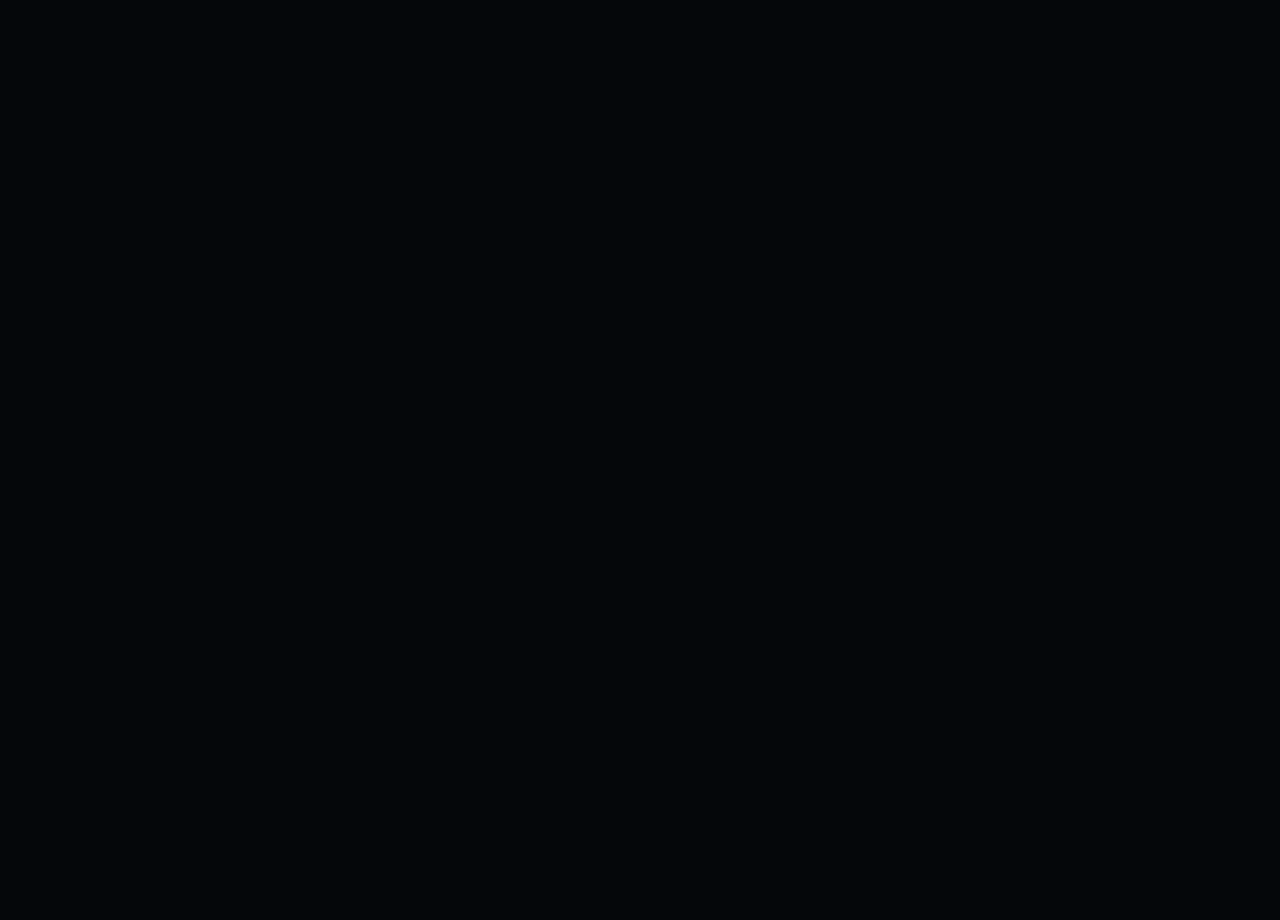
==== Proyecto Isa/index.html @ f73fa46f "Update and rename Index.html to index.html" ====
<!DOCTYPE html>
<html lang="es">
<head>
  <meta charset="UTF-8">
  <meta name="viewport" content="width=device-width, initial-scale=1.0">
  <title>Para Isa — Antes de tu examen</title>
  <link rel="stylesheet" href="styles.css">
</head>
<body>

  <!-- ==================== FONDO GALÁCTICO ==================== -->
  <canvas id="stars-canvas" aria-hidden="true"></canvas>

  <!-- ==================== SECCIÓN 1: PORTADA ==================== -->
  <section id="cover" class="section">
    <div class="cover-content">
      <div class="isa-artwork" aria-label="Ilustración personalizada de Isa">
        <!-- TU SVG PERSONALIZADO AQUÍ -->
<?xml version="1.0" encoding="utf-8"?>
<svg xmlns="http://www.w3.org/2000/svg" height="1442" preserveAspectRatio="xMidYMid meet" version="1.0" viewBox="0 0 810 1081.499972" width="1080" zoomAndPan="magnify">
  <defs>
    <filter height="100%" id="bc4ea34058" width="100%" x="0%" y="0%">
      <feColorMatrix color-interpolation-filters="sRGB" values="0 0 0 0 1 0 0 0 0 1 0 0 0 0 1 0 0 0 1 0"/>
    </filter>
    <filter height="100%" id="9708c2ee83" width="100%" x="0%" y="0%">
      <feColorMatrix color-interpolation-filters="sRGB" values="0 0 0 0 1 0 0 0 0 1 0 0 0 0 1 0.2126 0.7152 0.0722 0 0"/>
    </filter>
    <g/>
    <clipPath id="374166b615">
      <path clip-rule="nonzero" d="M 0.1875 0 L 809.8125 0 L 809.8125 1081 L 0.1875 1081 Z M 0.1875 0"/>
    </clipPath>
    <clipPath id="1be3604411">
      <path clip-rule="nonzero" d="M 0.1875 0.433594 L 809.8125 0.433594 L 809.8125 1080.683594 L 0.1875 1080.683594 Z M 0.1875 0.433594"/>
    </clipPath>
    <mask id="e0862a9881">
      <g filter="url(#bc4ea34058)">
        <g filter="url(#9708c2ee83)" transform="matrix(0.944769, 0, 0, 0.944388, 163.540936, 156.894774)">
          <image height="512" href="[data-uri]... Zf+AQCyDg+vSn2NB/Tl/vkQAKbhiT9pT0/b+s3dA/qKxMuzZ/ev/fDfkDy5RJ6c5I6/+sfVjnLbhsTjdgO63/74f8AWZMugYgnf/bHsCjvyCTrgJI5/+HIH/AGZNmtn4a/7ffB/2DzfbhKb9O4/9HIH/AGXZzyq9T+7/99515xgIISF0BpPb/45A/8AxLuTd3Sv/nHMKMn+ATHZjiy5T+fwLyK0DkjhRfpvJ/x4PQXwVSVQCp/F8C+ZUgMs36u1T638c9EkDCvdZfpaj/B1TyjwRQUNs1ZvVVCv//s4hQAAHZpZZfWfs/+xiaf1XYbblwj7X/b4X8yjBgtNU31vqj96cQlj1Ay/q/xyEs9KsOVV0umH9h6f8HIb9C5Nxu8YWVyhmHeoiKBRCw+lrz41b+L4L8SjG5t/lxK/3R+1OMB8wPW9T/oWPY31UtDl9Rb3bYwv93Q37F6GE+ENRCfzz7VQ7zFt28/i90uo0U8D21lx83OWruf/T+1CP7brOjpv5vfzxHbCyAANOXQKb+vx3yK8iAcSYHTfVH9a8kZrKa1f+97S0dCwJGVbeqpGNm/n9QfCiAgJxfJB8z8X/muXbiYwEErJuQdMjE/zdCfkUZPyDpkIn+t0iIBJCQ3ACY6O9o/0gQJJJXg0lu/zHsX10u5lYnHEn2P+yvLm2SVgRN1j/tkoEguCSJm1T/Z5zBw1912XFVwoEk/18N+RVmaH7CgST90fwrTaK80F8vEjsAie1/zqk2skIBBBxN2MU30f/XQn6lyY8YPyfqj7s/xUkQOFF/NP+KkyBwQvuff0ReJICCqk4X4z8m+D/FSlFACXKMewIl6I/qX3mMHQD4XzeMFje2/4N3yowEUHCxU/woUKP/cfenPm2ui/9k1B/NvwYYTG6o/9ucwss/9dk1JO6Dwf/jIL8GDI5/B2zQH9W/FsTf5Bn0R/dPC+JtHt/+55zBmn86EP8OON7/4yG/FuT3a/0/Xv9B0iMBJAxu/Tde/0jSiUBJ4oSG/hpioX+qfeKAQsTpH9flyz0jPxJAwdmOLf/G+f8pgkgABbmtN4Bx+idODQXK0trSx+nfniAQQEJrByBO/+TFQYCimOqP7r82tOrf2v/Pqs6iCAUQcKB383+t/o9Afm0oaFnirVV/VP8a0fKqJ87/JIEAElrEhv5aAv31xkT/IaYnAiVp0b/l/q/XdzSRAAqqmx/2tvgf1b9OtOvT9E+L/rj904pmueF/PWmWG/rrSZL+qP+1oln/5v4/Bn/pxbGmSYDN/h9seSZQka65jX+b9S8giwSQ0NQANOsfIgsEkNCp8U+z/nlkgQASmgRv1r+j5YlASZoEh/81BfrrDep/vYH/9Qb+1xv4X28S9If/NSOh/of/NSPB/53IAgEkGPVvb7IPPFAZY/2P5l83jP5H868bRv3hf+1olBz+1xXorzeNkqP+1xX4X2/gf72B//XGoD/8rx2G+h/+1w74X28M+rchDASQ0LgEYJP+ZwkDASQ07gLdpP9pwkAACY2SN+mP2d/a0Sg59NcVg/9R/2sH6n+9MdT/8L92wP96g/6f3qD/pzfwv9bUN273CP015WTjH+ivKU0tfpP+9VV0kQAKmhzfPO8PHUDNMPofDYBuJPgf+mtGgv9R/2sG6n+9Qf2vN6j/9Qb+1xv4X2/gf71B/19vEvz/I1kggISjjX+a9a8kCwRQUPdt499m/fdWk4UCCPi2rvFvy7qfu6kiARREm/5mJh4AWvBN01/oryfwv94k6f+NxYlASXY2/W3R/weiQAAFPzYv+NGi/5HviUIBBLS09q37PlSQBAJIaGntW/VHB1AjTPwP/TXCRH/cAGhEi9gZLYe6HyaJBBBQ3b75v1b//4g1ALVhV8t/mWYHgeK09vUyzQ4CxWnt60F/HYH/9cZUf9wA6kKdaf3/jzqCUAAB+1qVjtO/bg9BKICAuJY+0/wwUJm4lh76awj8rzcW+m+RHgggYUfrv/H67zoqPRJAwMa4yZ7x+rMy2ZEACuJlhv76UR73f0b8F/lHJEcCCKgpiJvsbfD/UTwC1oC18XP9DfobagagKO/FfzDqjw6ABhhENrT/LOcUNgJWnaPd4j8Z/V+1SWoogIAVhk9G/dEBUB9jGw/9dcPof2P7z9qcypEYCpDPriGGjwn+v/ipxFAAAQk1fIL+uANUnQSBE/VHB0Bt6nYYPyfqX4F3wEpzqLPxc6L+7GNZkQAKPtlm/JykPxoApXk14XNG4gl4B6wyVR0bjAeS/H8U04AVpixB/mT9cQeoMkmte7L+6AAoTJK5k9p/vANWmINXJh5J9n/VBimhAAKS2/Zk/dmHEgIBJCQ/3Emu/1mP700uCqAAse4XEg+ZSH0YjwAV5fUk+c30Z6+IjwRQMC/5kEn9z7J/6CI8FCCfbSOTj5n5v3aB8FAAAWb1upn/2QDsBqggF7rHkg+advV3bxQdC5DPOybym+uPHqCKmIpqWv+znOPtTY+D4LK/b+K7P8as/F/1pthYgHxeMZPfwv9swhqRoQD51F9hur+DxaPetdgOWDFWmG/vYfWoHz1AxbAQ1KL+Z12O4CWQShy/vNb0uJXKx9+z+AIEkr+Zy2+pf9JAYRBoXrQ4blX/s8wjeAmkDhvHWXxh6f969AAVwlJMS/+z3vuERAIIuNClyuIb617+fjwCUoY3reRPoT96gOpg3ZZb1/+s/XGsBaMGu8OWX6Xw/4VFAkIBBLxs/VUK/7Nr1nGPBFCQf8zyq1RPeddv5x8KkM9L1vKn9D8bg+VAFaCm30HrL1O+5dn8Ee9YgHxeTiF/av+zYV/xDQXIx7DdQxKp3/JuX843FiCfv6aSP43/UQEEngtXnEj1dZpRHtuX8IwFyOeFlPKn8z+LYEugQFNVkFr/dKO8oov5xQLk81xq+dP6n/Xdg4GAwaWqp9mkrzjSirv3DV6xAPn8KY386f3P... +u7O4hMLkE6sp+WL/ybSV+57sRpAYHk6nfw2/M967UMFEExOFKTV30bn7uBLPGIB8vmvtPLb8T/rfqCt91iAdE5ckbzeVyJ2bu5+tJo8AHzN79LLb8v/rPs+LAcRPH4sqEl/kq2u3dnLrKaPAP/yazujd2z5n3X+HhVA0DjYz4b97fmfne84wVswQDq/3GLnLHv+Z6FDmAsQLPYOqLNzms1HO9UdJnkJBkjncXsjd2z6n+VGe7qPBUhn22hb9rd1/88YY2fvcR8LkM7Fufbkt60/K3vdbSxAPn+wu4uf3fqfsc6VndOfBHzBnkEXbZ5pf3DPiUfdxQKk0zDXrvwO9GeLsTNkQHjB/rw9+/U/Yz2juc5jAdI51P+87XOdDO04c3Km82CAdH7uYPsOJ/5nbDWeAvmfBaUOTnamf+9KjATxO0fC6cb8xuNsaN+p2iJnwQDp3LPNydnO/M+yvhjhLAGQzPs3OTrdof5s8HYMBvYzsfARR+c7VfNYB4wE8DOPOly106n/Wdud/Z0mAdL4fLLDBI71Z1djc0Dfcn7QfocpnLfmh7oXOk4D5PBvjhfscu5/DAXxLXYHfcThYnI/hoL4FNuDPuJws7hDGXaH9CV/tDvoIw4X9T+GgvgT+4M+4nD1NOf8oVvdJAMiaZiRap1PK9w9zdvRZ7irdEAcT7lart9V/c9Y9tox7hICQbx7i6tkLvVnXbf3cJkSiGDnGPtjfuJxu7jbsRnVLlMCAfx0ozv5XevPtt3tNiXgTt0sN30/xtz2/xhjbFensa7TAr48/ne3Kd22/4yxzE+muE8MOOJoxJ8RD/qz0Jd9PaQGvNg8wWJzbxt40Z+Ft2BCAD2Hh6XY3ykdnhZ3rvxFg5fkgAfVMzzI76H/xxhj/8i41lN64J27yr2k9lT/M5bxwXRvGQCPPPtLT8k96s9yt1jvLQvEs3Jqvaf0XvVnfb8Mec0CuGbvSCeTfUzwvLnH3tu8XYDAA2dv9Ci/x/4fY4ztOzPNcx7AFQ23eB6LzWE2z8YxmBFAw1OveM7Cc/vPGGu3AZMCKXD5yt8AD/1Zj+1deWQDHOH2lb8BLpu7HZ7p/gE0cInrV/4G+Gzut7mESzbAPudvcvvK3wCn2dwVu27DNpEyOTdtHZd8eM3mr6jABSCRc9PW8smI22oOuAAkwk1+fvrjApAHP/k56o8LQBYc5eepPy4AOfCUn6v+uABkwFV+vvrjAhAPX/k5688qKn7O5YkysICz/Lz1ZxXf/gwXgDh4y89df7YDF4A4uMvPX39cAOLgL78A/XEBiEKA/Hze/yfQ9hzWCBaACPk5vf81UvP5GcwL4o4Q+YXoz65/BA0Ab8TIL6L9Z4x9XdenEy4BngiSX0j7zxhjrAT7hXKkarrDdd3tIs6lk5deKixv3Tgww8XSnrYQWEv3fm+IuMy1Yv2MU6KyFvi6Zv/Vy8RlrhPrbhEmv6D+XyO1i+uvRS/QKzX3PF4lLnfB+tz4FlaI8cax6VtFZi/an5GPegsuQW223nRYaP6ih2tER3pankR33rpGrPxC23/GGGMX3sgbJ7oMVal78knnO3o4Q0b/rORV7BrshlO3rRJehpT++eh3L5dRjGJUTjsgvhApwzW/GPGFjGLU4v1REuSXoz87OuENKeWoQ8PvbhJ419+KpJEade+cLMbIcPucv3WenILkPZ/D+yD7iHvfk4jE57N4H2SXNTeLe+CfgMRKGe+DbPL8ddLkl9X+M8YYq10cu7aNxPKCyal7npE4elLy+7mChRPlFhg43nr0uMziJHfKD0x60OuKpUpzeOYdUuWX7X/GWI/5U6WXGRRefuKM5BIpxmfc8TyWizTjwFxBgzxTQPFQZnHY1Va1ilP/3ED58pP4nzE2dT62jzWyZ84WimKJHsp+Ep6HKWJx1P5+CIn8VP5njE1cWEBWtt/4as43RCXTvZRZM/DPoge3BITzvx5FJT+h/xljwxcNpCzeJ2ws2UtXOOlM/R/n1Y/XfamAmiceOklYPPX8jIGLhhNHQMsn/7mBtHzqQRnfjPoVj20MAsqJudNo5aet/xljrGH9m3103UJy/izP+3d5hdr/jLG9s0a+Tx0DAXWv979H7rseH1P4YYNe1L2ha6VnQeHH1JJIpG4x1E9ibBm1LJKof3sQ9W/tT8aupJZGAvV/h/qWTFhDLY9olg6l/o0NkN//GfnutZO9VR4csvzO545Sx+B3pqyl9qgo3sc+ybaYuoFaKSE8S/27BocbNlGLxZsVhXdi/psDZnxBrRhPysZS/54WUL//S8G0+26nDoEPta/PI3/Ob4WP9WesS+n9wX9OtuXVz8hG96TH1/ozxibcf/sl1DF44OQb83ZQx5ASv+vPWMc59xdSx+COhs9eXlJNHUQa/K8/Y2zoA3cFr+/8w/x5Mhbw0YO2c1bWU/fhnVD77kyfPVm1IBD+Z4wxVvBgaVBWkdvzymt4ysufrJnv1lIbOz3nFk2m/qHUJf83u6n1Tc3WR0LUv5HiTHr9FLXIVhx9MXCD2YPT/reSObK4aHw76igSOLu6vHwndRDOCaL+jDHWflJx0TC/BF+3ubxsw0XqKFzhl5/QDZ2Li4qvpA6CVZaVr5K9ags/gqw/Y4z1Ly66rhNZ6UdWlq/4gax0HgRdf8ZYVmFx0Tj5Owyc+7ys/GvppfJGAf0ZY+ySycVFMgdWfv1e+foaieUJQxH9GWOs67SRQ8O9hBezt3LHwZynhRcjCYX0Z4wx1n5gOBKJDOggIOvTlZWZ/X+1vlZA1nSopn8jGVdG
---- Proyecto Isa/styles.css ----
/* ==================== RESET Y BASE ==================== */
* {
  margin: 0;
  padding: 0;
  box-sizing: border-box;
}

html {
  scroll-behavior: smooth;
}

body {
  background: #05070a;
  color: #f0f4f8;
  font-family: -apple-system, BlinkMacSystemFont, "Segoe UI", Roboto, Helvetica, Arial, sans-serif;
  line-height: 1.6;
  overflow-x: hidden;
  min-height: 100vh;
}

/* Tipografía serif para títulos */
h1, h2, h3 {
  font-family: "Georgia", "Times New Roman", serif;
  font-weight: 400;
}

/* ==================== FONDO GALÁCTICO ==================== */
#stars-canvas {
  position: fixed;
  top: 0;
  left: 0;
  width: 100%;
  height: 100%;
  z-index: -1;
  pointer-events: none;
}

/* ==================== SECCIONES ==================== */
.section {
  position: relative;
  min-height: 100vh;
  width: 100%;
  display: flex;
  flex-direction: column;
  justify-content: center;
  align-items: center;
  padding: 4rem 1.5rem;
  opacity: 0;
  transform: translateY(20px);
  transition: opacity 0.8s ease, transform 0.8s ease;
  pointer-events: none;
  user-select: none;
}

.section.active {
  opacity: 1;
  transform: translateY(0);
  pointer-events: auto;
}

/* ==================== PORTADA ==================== */
.cover {
  justify-content: center;
  text-align: center;
}

.cover-content {
  max-width: 640px;
  animation: fadeInUp 1.2s ease both;
}

.cover h1 {
  font-size: clamp(2.5rem, 8vw, 4rem);
  color: #ffffff;
  margin-bottom: 1rem;
  letter-spacing: 0.04em;
}

.intro {
  font-size: clamp(1rem, 4vw, 1.25rem);
  color: #b8c4d4;
  margin-bottom: 2rem;
  font-weight: 300;
}

/* ==================== SVG PERSONALIZADO ==================== */
.isa-artwork {
  display: flex;
  justify-content: center;
  align-items: center;
  margin-bottom: 2rem;
  width: 100%;
  max-width: 320px;
  animation: fadeIn 1.4s ease both;
}

.isa-artwork svg {
  display: block;
  max-width: 100%;
  height: auto;
}

/* ==================== BOTONES ==================== */
.btn {
  display: inline-flex;
  align-items: center;
  justify-content: center;
  padding: 0.9rem 1.6rem;
  font-family: inherit;
  font-size: 1rem;
  border: 1px solid #ffffff;
  background: transparent;
  color: #ffffff;
  cursor: pointer;
  border-radius: 999px;
  transition: all 0.3s ease;
  text-decoration: none;
}

.btn:hover {
  background: rgba(255, 255, 255, 0.1);
}

.btn:focus-visible {
  outline: 2px solid #ffffff;
  outline-offset: 4px;
}

.btn-primary {
  font-weight: 500;
}

/* ==================== SECCIÓN 2: UNIVERSO ==================== */
.universe, .exam-wrapper, .final-wrapper, .music-section {
  text-align: center;
}

.section h2 {
  font-size: clamp(1.75rem, 5vw, 2.25rem);
  margin-bottom: 0.75rem;
  color: #ffffff;
}

.section-subtitle {
  font-size: clamp(1rem, 4vw, 1.15rem);
  color: #a8b4c8;
  margin-bottom: 2.5rem;
  font-weight: 300;
}

.blocks-grid {
  display: grid;
  grid-template-columns: repeat(auto-fit, minmax(260px, 1fr));
  gap: 1.5rem;
  max-width: 800px;
  width: 100%;
  margin: 0 auto;
}

.reveal-block {
  opacity: 0;
  transform: translateY(20px);
  transition: opacity 0.6s ease, transform 0.6s ease;
  padding: 1.5rem;
  border: 1px solid rgba(255, 255, 255, 0.08);
  border-radius: 12px;
  background: rgba(255, 255, 255, 0.02);
}

.reveal-block.visible {
  opacity: 1;
  transform: translateY(0);
}

.reveal-block h3 {
  font-size: 1.25rem;
  margin-bottom: 0.5rem;
  color: #ffffff;
}

.reveal-block p {
  font-size: 0.95rem;
  color: #b8c4d4;
  font-weight: 300;
}

.block-mark {
  display: inline-block;
  margin-top: 0.75rem;
  color: #8fa8c4;
  font-size: 1.25rem;
}

/* ==================== SECCIÓN 3: EXAMEN ==================== */
.dedication {
  font-family: "Georgia", "Times New Roman", serif;
  font-size: clamp(1.25rem, 4vw, 1.6rem);
  font-style: italic;
  color: #e2e8f0;
  margin: 1.5rem 0;
  max-width: 600px;
  text-align: center;
  line-height: 1.7;
}

.exam-note {
  font-size: 1rem;
  color: #94a3b8;
  font-weight: 300;
}

/* ==================== SECCIÓN 4: MENSAJE FINAL ==================== */
.btn-reveal, .btn-back {
  margin-top: 1.5rem;
}

#final-message {
  margin-top: 1.5rem;
  animation: fadeIn 1s ease both;
}

.sparkle {
  display: inline-block;
  margin-top: 0.75rem;
  font-size: 1.5rem;
  color: #ffffff;
  animation: sparkle 2s ease-in-out infinite;
}

.hidden {
  display: none;
}

/* ==================== MÚSICA ==================== */
.music-section {
  background: #030508;
  padding-top: 3rem;
  padding-bottom: 4rem;
}

.music-section h3 {
  font-size: 1.15rem;
  color: #94a3b8;
  margin-bottom: 1rem;
  font-weight: 400;
}

.spotify-wrapper {
  width: 100%;
  max-width: 640px;
  border: 1px solid rgba(255, 255, 255, 0.08);
  border-radius: 12px;
  padding: 1rem;
  background: rgba(255, 255, 255, 0.02);
}

.spotify-placeholder {
  color: #64748b;
  font-size: 0.85rem;
  padding: 1rem;
  text-align: center;
  font-style: italic;
}

.spotify-wrapper iframe {
  width: 100%;
  height: 152px;
  border-radius: 8px;
  display: block;
}

/* ==================== UTILIDADES ==================== */
.container {
  max-width: 800px;
  width: 100%;
}

.hidden {
  display: none !important;
}

/* ==================== ANIMACIONES ==================== */
@keyframes fadeIn {
  from { opacity: 0; }
  to { opacity: 1; }
}

@keyframes fadeInUp {
  from { opacity: 0; transform: translateY(18px); }
  to { opacity: 1; transform: translateY(0); }
}

@keyframes sparkle {
  0%, 100% { opacity: 0.6; transform: scale(1); }
  50% { opacity: 1; transform: scale(1.15); }
}

/* ==================== REDUCED MOTION ==================== */
@media (prefers-reduced-motion: reduce) {
  .section,
  .cover-content,
  .isa-artwork,
  .reveal-block,
  #final-message,
  .sparkle {
    animation: none !important;
    transition: none !important;
  }

  .section {
    opacity: 1;
    transform: none;
  }

  .reveal-block {
    opacity: 1;
    transform: none;
  }

  .sparkle {
    animation: none;
  }
}

/* ==================== RESPONSIVE ==================== */
@media (max-width: 480px) {
  body {
    padding: 0;
  }

  .section {
    padding: 3rem 1.25rem;
  }

  .blocks-grid {
    grid-template-columns: 1fr;
  }

  .btn {
    width: 100%;
    max-width: 280px;
  }
}
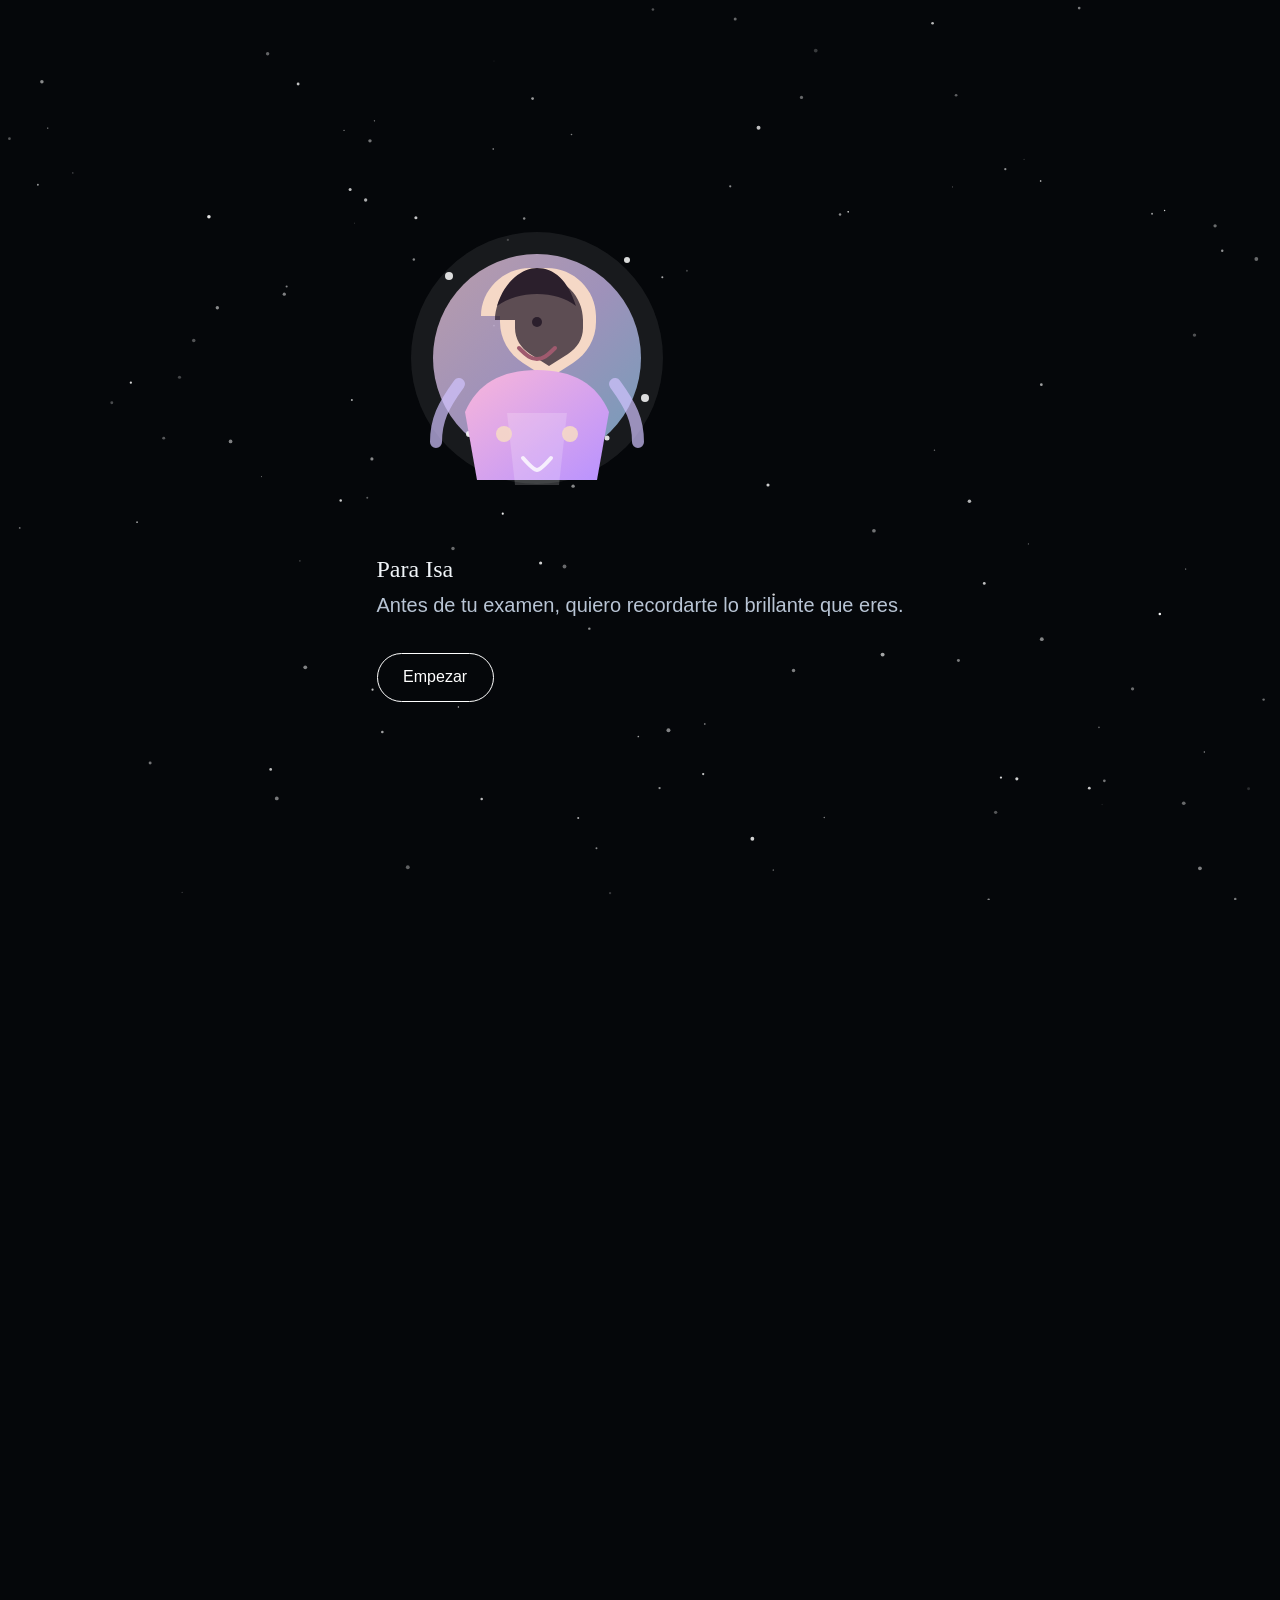
==== commit df32b708: "Refactor: cleaner structure and lighter inline SVG for Isa landing page" ====
--- a/Proyecto Isa/index.html
+++ b/Proyecto Isa/index.html
@@ -1,38 +1,135 @@
-<!DOCTYPE html>
-<html lang="es">
-<head>
-  <meta charset="UTF-8">
-  <meta name="viewport" content="width=device-width, initial-scale=1.0">
-  <title>Para Isa — Antes de tu examen</title>
-  <link rel="stylesheet" href="styles.css">
-</head>
-<body>
-
-  <!-- ==================== FONDO GALÁCTICO ==================== -->
-  <canvas id="stars-canvas" aria-hidden="true"></canvas>
-
-  <!-- ==================== SECCIÓN 1: PORTADA ==================== -->
-  <section id="cover" class="section">
-    <div class="cover-content">
-      <div class="isa-artwork" aria-label="Ilustración personalizada de Isa">
-        <!-- TU SVG PERSONALIZADO AQUÍ -->
-<?xml version="1.0" encoding="utf-8"?>
-<svg xmlns="http://www.w3.org/2000/svg" height="1442" preserveAspectRatio="xMidYMid meet" version="1.0" viewBox="0 0 810 1081.499972" width="1080" zoomAndPan="magnify">
-  <defs>
-    <filter height="100%" id="bc4ea34058" width="100%" x="0%" y="0%">
-      <feColorMatrix color-interpolation-filters="sRGB" values="0 0 0 0 1 0 0 0 0 1 0 0 0 0 1 0 0 0 1 0"/>
-    </filter>
-    <filter height="100%" id="9708c2ee83" width="100%" x="0%" y="0%">
-      <feColorMatrix color-interpolation-filters="sRGB" values="0 0 0 0 1 0 0 0 0 1 0 0 0 0 1 0.2126 0.7152 0.0722 0 0"/>
-    </filter>
-    <g/>
-    <clipPath id="374166b615">
-      <path clip-rule="nonzero" d="M 0.1875 0 L 809.8125 0 L 809.8125 1081 L 0.1875 1081 Z M 0.1875 0"/>
-    </clipPath>
-    <clipPath id="1be3604411">
-      <path clip-rule="nonzero" d="M 0.1875 0.433594 L 809.8125 0.433594 L 809.8125 1080.683594 L 0.1875 1080.683594 Z M 0.1875 0.433594"/>
-    </clipPath>
-    <mask id="e0862a9881">
-      <g filter="url(#bc4ea34058)">
-        <g filter="url(#9708c2ee83)" transform="matrix(0.944769, 0, 0, 0.944388, 163.540936, 156.894774)">
-          <image height="512" href="[data-uri]... Zf+AQCyDg+vSn2NB/Tl/vkQAKbhiT9pT0/b+s3dA/qKxMuzZ/ev/fDfkDy5RJ6c5I6/+sfVjnLbhsTjdgO63/74f8AWZMugYgnf/bHsCjvyCTrgJI5/+HIH/AGZNmtn4a/7ffB/2DzfbhKb9O4/9HIH/AGXZzyq9T+7/99515xgIISF0BpPb/45A/8AxLuTd3Sv/nHMKMn+ATHZjiy5T+fwLyK0DkjhRfpvJ/x4PQXwVSVQCp/F8C+ZUgMs36u1T638c9EkDCvdZfpaj/B1TyjwRQUNs1ZvVVCv//s4hQAAHZpZZfWfs/+xiaf1XYbblwj7X/b4X8yjBgtNU31vqj96cQlj1Ay/q/xyEs9KsOVV0umH9h6f8HIb9C5Nxu8YWVyhmHeoiKBRCw+lrz41b+L4L8SjG5t/lxK/3R+1OMB8wPW9T/oWPY31UtDl9Rb3bYwv93Q37F6GE+ENRCfzz7VQ7zFt28/i90uo0U8D21lx83OWruf/T+1CP7brOjpv5vfzxHbCyAANOXQKb+vx3yK8iAcSYHTfVH9a8kZrKa1f+97S0dCwJGVbeqpGNm/n9QfCiAgJxfJB8z8X/muXbiYwEErJuQdMjE/zdCfkUZPyDpkIn+t0iIBJCQ3ACY6O9o/0gQJJJXg0lu/zHsX10u5lYnHEn2P+yvLm2SVgRN1j/tkoEguCSJm1T/Z5zBw1912XFVwoEk/18N+RVmaH7CgST90fwrTaK80F8vEjsAie1/zqk2skIBBBxN2MU30f/XQn6lyY8YPyfqj7s/xUkQOFF/NP+KkyBwQvuff0ReJICCqk4X4z8m+D/FSlFACXKMewIl6I/qX3mMHQD4XzeMFje2/4N3yowEUHCxU/woUKP/cfenPm2ui/9k1B/NvwYYTG6o/9ucwss/9dk1JO6Dwf/jIL8GDI5/B2zQH9W/FsTf5Bn0R/dPC+JtHt/+55zBmn86EP8OON7/4yG/FuT3a/0/Xv9B0iMBJAxu/Tde/0jSiUBJ4oSG/hpioX+qfeKAQsTpH9flyz0jPxJAwdmOLf/G+f8pgkgABbmtN4Bx+idODQXK0trSx+nfniAQQEJrByBO/+TFQYCimOqP7r82tOrf2v/Pqs6iCAUQcKB383+t/o9Afm0oaFnirVV/VP8a0fKqJ87/JIEAElrEhv5aAv31xkT/IaYnAiVp0b/l/q/XdzSRAAqqmx/2tvgf1b9OtOvT9E+L/rj904pmueF/PWmWG/rrSZL+qP+1oln/5v4/Bn/pxbGmSYDN/h9seSZQka65jX+b9S8giwSQ0NQANOsfIgsEkNCp8U+z/nlkgQASmgRv1r+j5YlASZoEh/81BfrrDep/vYH/9Qb+1xv4X28S9If/NSOh/of/NSPB/53IAgEkGPVvb7IPPFAZY/2P5l83jP5H868bRv3hf+1olBz+1xXorzeNkqP+1xX4X2/gf72B//XGoD/8rx2G+h/+1w74X28M+rchDASQ0LgEYJP+ZwkDASQ07gLdpP9pwkAACY2SN+mP2d/a0Sg59NcVg/9R/2sH6n+9MdT/8L92wP96g/6f3qD/pzfwv9bUN273CP015WTjH+ivKU0tfpP+9VV0kQAKmhzfPO8PHUDNMPofDYBuJPgf+mtGgv9R/2sG6n+9Qf2vN6j/9Qb+1xv4X2/gf71B/19vEvz/I1kggISjjX+a9a8kCwRQUPdt499m/fdWk4UCCPi2rvFvy7qfu6kiARREm/5mJh4AWvBN01/oryfwv94k6f+NxYlASXY2/W3R/weiQAAFPzYv+NGi/5HviUIBBLS09q37PlSQBAJIaGntW/VHB1AjTPwP/TXCRH/cAGhEi9gZLYe6HyaJBBBQ3b75v1b//4g1ALVhV8t/mWYHgeK09vUyzQ4CxWnt60F/HYH/9cZUf9wA6kKdaf3/jzqCUAAB+1qVjtO/bg9BKICAuJY+0/wwUJm4lh76awj8rzcW+m+RHgggYUfrv/H67zoqPRJAwMa4yZ7x+rMy2ZEACuJlhv76UR73f0b8F/lHJEcCCKgpiJvsbfD/UTwC1oC18XP9DfobagagKO/FfzDqjw6ABhhENrT/LOcUNgJWnaPd4j8Z/V+1SWoogIAVhk9G/dEBUB9jGw/9dcPof2P7z9qcypEYCpDPriGGjwn+v/ipxFAAAQk1fIL+uANUnQSBE/VHB0Bt6nYYPyfqX4F3wEpzqLPxc6L+7GNZkQAKPtlm/JykPxoApXk14XNG4gl4B6wyVR0bjAeS/H8U04AVpixB/mT9cQeoMkmte7L+6AAoTJK5k9p/vANWmINXJh5J9n/VBimhAAKS2/Zk/dmHEgIBJCQ/3Emu/1mP700uCqAAse4XEg+ZSH0YjwAV5fUk+c30Z6+IjwRQMC/5kEn9z7J/6CI8FCCfbSOTj5n5v3aB8FAAAWb1upn/2QDsBqggF7rHkg+advV3bxQdC5DPOybym+uPHqCKmIpqWv+znOPtTY+D4LK/b+K7P8as/F/1pthYgHxeMZPfwv9swhqRoQD51F9hur+DxaPetdgOWDFWmG/vYfWoHz1AxbAQ1KL+Z12O4CWQShy/vNb0uJXKx9+z+AIEkr+Zy2+pf9JAYRBoXrQ4blX/s8wjeAmkDhvHWXxh6f969AAVwlJMS/+z3vuERAIIuNClyuIb617+fjwCUoY3reRPoT96gOpg3ZZb1/+s/XGsBaMGu8OWX6Xw/4VFAkIBBLxs/VUK/7Nr1nGPBFCQf8zyq1RPeddv5x8KkM9L1vKn9D8bg+VAFaCm30HrL1O+5dn8Ee9YgHxeTiF/av+zYV/xDQXIx7DdQxKp3/JuX843FiCfv6aSP43/UQEEngtXnEj1dZpRHtuX8IwFyOeFlPKn8z+LYEugQFNVkFr/dKO8oov5xQLk81xq+dP6n/Xdg4GAwaWqp9mkrzjSirv3DV6xAPn8KY386f3P... +u7O4hMLkE6sp+WL/ybSV+57sRpAYHk6nfw2/M967UMFEExOFKTV30bn7uBLPGIB8vmvtPLb8T/rfqCt91iAdE5ckbzeVyJ2bu5+tJo8AHzN79LLb8v/rPs+LAcRPH4sqEl/kq2u3dnLrKaPAP/yazujd2z5n3X+HhVA0DjYz4b97fmfne84wVswQDq/3GLnLHv+Z6FDmAsQLPYOqLNzms1HO9UdJnkJBkjncXsjd2z6n+VGe7qPBUhn22hb9rd1/88YY2fvcR8LkM7Fufbkt60/K3vdbSxAPn+wu4uf3fqfsc6VndOfBHzBnkEXbZ5pf3DPiUfdxQKk0zDXrvwO9GeLsTNkQHjB/rw9+/U/Yz2juc5jAdI51P+87XOdDO04c3Km82CAdH7uYPsOJ/5nbDWeAvmfBaUOTnamf+9KjATxO0fC6cb8xuNsaN+p2iJnwQDp3LPNydnO/M+yvhjhLAGQzPs3OTrdof5s8HYMBvYzsfARR+c7VfNYB4wE8DOPOly106n/Wdud/Z0mAdL4fLLDBI71Z1djc0Dfcn7QfocpnLfmh7oXOk4D5PBvjhfscu5/DAXxLXYHfcThYnI/hoL4FNuDPuJws7hDGXaH9CV/tDvoIw4X9T+GgvgT+4M+4nD1NOf8oVvdJAMiaZiRap1PK9w9zdvRZ7irdEAcT7lart9V/c9Y9tox7hICQbx7i6tkLvVnXbf3cJkSiGDnGPtjfuJxu7jbsRnVLlMCAfx0ozv5XevPtt3tNiXgTt0sN30/xtz2/xhjbFensa7TAr48/ne3Kd22/4yxzE+muE8MOOJoxJ8RD/qz0Jd9PaQGvNg8wWJzbxt40Z+Ft2BCAD2Hh6XY3ykdnhZ3rvxFg5fkgAfVMzzI76H/xxhj/8i41lN64J27yr2k9lT/M5bxwXRvGQCPPPtLT8k96s9yt1jvLQvEs3Jqvaf0XvVnfb8Mec0CuGbvSCeTfUzwvLnH3tu8XYDAA2dv9Ci/x/4fY4ztOzPNcx7AFQ23eB6LzWE2z8YxmBFAw1OveM7Cc/vPGGu3AZMCKXD5yt8AD/1Zj+1deWQDHOH2lb8BLpu7HZ7p/gE0cInrV/4G+Gzut7mESzbAPudvcvvK3wCn2dwVu27DNpEyOTdtHZd8eM3mr6jABSCRc9PW8smI22oOuAAkwk1+fvrjApAHP/k56o8LQBYc5eepPy4AOfCUn6v+uABkwFV+vvrjAhAPX/k5688qKn7O5YkysICz/Lz1ZxXf/gwXgDh4y89df7YDF4A4uMvPX39cAOLgL78A/XEBiEKA/Hze/yfQ9hzWCBaACPk5vf81UvP5GcwL4o4Q+YXoz65/BA0Ab8TIL6L9Z4x9XdenEy4BngiSX0j7zxhjrAT7hXKkarrDdd3tIs6lk5deKixv3Tgww8XSnrYQWEv3fm+IuMy1Yv2MU6KyFvi6Zv/Vy8RlrhPrbhEmv6D+XyO1i+uvRS/QKzX3PF4lLnfB+tz4FlaI8cax6VtFZi/an5GPegsuQW223nRYaP6ih2tER3pankR33rpGrPxC23/GGGMX3sgbJ7oMVal78knnO3o4Q0b/rORV7BrshlO3rRJehpT++eh3L5dRjGJUTjsgvhApwzW/GPGFjGLU4v1REuSXoz87OuENKeWoQ8PvbhJ419+KpJEade+cLMbIcPucv3WenILkPZ/D+yD7iHvfk4jE57N4H2SXNTeLe+CfgMRKGe+DbPL8ddLkl9X+M8YYq10cu7aNxPKCyal7npE4elLy+7mChRPlFhg43nr0uMziJHfKD0x60OuKpUpzeOYdUuWX7X/GWI/5U6WXGRRefuKM5BIpxmfc8TyWizTjwFxBgzxTQPFQZnHY1Va1ilP/3ED58pP4nzE2dT62jzWyZ84WimKJHsp+Ep6HKWJx1P5+CIn8VP5njE1cWEBWtt/4as43RCXTvZRZM/DPoge3BITzvx5FJT+h/xljwxcNpCzeJ2ws2UtXOOlM/R/n1Y/XfamAmiceOklYPPX8jIGLhhNHQMsn/7mBtHzqQRnfjPoVj20MAsqJudNo5aet/xljrGH9m3103UJy/izP+3d5hdr/jLG9s0a+Tx0DAXWv979H7rseH1P4YYNe1L2ha6VnQeHH1JJIpG4x1E9ibBm1LJKof3sQ9W/tT8aupJZGAvV/h/qWTFhDLY9olg6l/o0NkN//GfnutZO9VR4csvzO545Sx+B3pqyl9qgo3sc+ybaYuoFaKSE8S/27BocbNlGLxZsVhXdi/psDZnxBrRhPysZS/54WUL//S8G0+26nDoEPta/PI3/Ob4WP9WesS+n9wX9OtuXVz8hG96TH1/ozxibcf/sl1DF44OQb83ZQx5ASv+vPWMc59xdSx+COhs9eXlJNHUQa/K8/Y2zoA3cFr+/8w/x5Mhbw0YO2c1bWU/fhnVD77kyfPVm1IBD+Z4wxVvBgaVBWkdvzymt4ysufrJnv1lIbOz3nFk2m/qHUJf83u6n1Tc3WR0LUv5HiTHr9FLXIVhx9MXCD2YPT/reSObK4aHw76igSOLu6vHwndRDOCaL+jDHWflJx0TC/BF+3ubxsw0XqKFzhl5/QDZ2Li4qvpA6CVZaVr5K9ags/gqw/Y4z1Ly66rhNZ6UdWlq/4gax0HgRdf8ZYVmFx0Tj5Owyc+7ys/GvppfJGAf0ZY+ySycVFMgdWfv1e+foaieUJQxH9GWOs67SRQ8O9hBezt3LHwZynhRcjCYX0Z4wx1n5gOBKJDOggIOvTlZWZ/X+1vlZA1nSopn8jGVdG
+<!DOCTYPE html>
+<html lang="es">
+  <head>
+    <meta charset="UTF-8" />
+    <meta name="viewport" content="width=device-width, initial-scale=1.0" />
+    <title>Para Isa — Antes de tu examen</title>
+    <meta
+      name="description"
+      content="Una pequeña experiencia para Isa antes de su examen."
+    />
+    <link rel="stylesheet" href="styles.css" />
+  </head>
+  <body>
+    <canvas id="stars-canvas" aria-hidden="true"></canvas>
+
+    <section id="cover" class="section active">
+      <div class="cover-content">
+        <div class="isa-artwork" role="img" aria-label="Ilustración abstracta de Isa">
+          <svg viewBox="0 0 320 320" aria-hidden="true">
+            <defs>
+              <linearGradient id="bgGlow" x1="0%" x2="100%" y1="0%" y2="100%">
+                <stop offset="0%" stop-color="#ffd6e8" />
+                <stop offset="50%" stop-color="#d8c6ff" />
+                <stop offset="100%" stop-color="#9ad7ff" />
+              </linearGradient>
+              <linearGradient id="shirtGrad" x1="0%" x2="100%" y1="0%" y2="100%">
+                <stop offset="0%" stop-color="#f9b6d9" />
+                <stop offset="100%" stop-color="#b892ff" />
+              </linearGradient>
+            </defs>
+
+            <circle cx="160" cy="160" r="126" fill="rgba(255,255,255,0.08)" />
+            <circle cx="160" cy="160" r="104" fill="url(#bgGlow)" opacity="0.7" />
+
+            <g opacity="0.85">
+              <circle cx="72" cy="78" r="4" fill="#fff" />
+              <circle cx="250" cy="62" r="3" fill="#fff" />
+              <circle cx="268" cy="200" r="4" fill="#fff" />
+              <circle cx="92" cy="236" r="3" fill="#fff" />
+              <circle cx="230" cy="240" r="2.5" fill="#fff" />
+            </g>
+
+            <g>
+              <path d="M104 118c0-26 22-48 49-48h17c27 0 49 22 49 48v6c0 17-9 32-23 41l-25 16-25-16c-14-9-23-24-23-41v-6z" fill="#f5d8c6" />
+              <path d="M118 122c0-24 19-43 43-43h2c24 0 43 19 43 43v8c0 11-6 20-15 26l-19 12-19-12c-9-6-15-15-15-26v-8z" fill="#2b1f2c" opacity="0.75" />
+              <path d="M120 108c8-26 26-38 40-38 17 0 31 12 39 38-10-8-24-12-39-12s-29 4-40 12z" fill="#2b1f2c" />
+              <circle cx="160" cy="124" r="5" fill="#2b1f2c" />
+              <path d="M142 150c8 8 12 11 18 11s10-3 18-11" fill="none" stroke="#9f5a6e" stroke-width="4" stroke-linecap="round"/>
+            </g>
+
+            <path d="M88 214c12-28 36-42 72-42s60 14 72 42l-12 68H100l-12-68z" fill="url(#shirtGrad)" />
+            <path d="M130 215h60l-8 72h-44l-8-72z" fill="rgba(255,255,255,0.18)" />
+            <circle cx="127" cy="236" r="8" fill="#f5d8c6" opacity="0.9" />
+            <circle cx="193" cy="236" r="8" fill="#f5d8c6" opacity="0.9" />
+            <path d="M146 260c7 8 11 12 14 12 3 0 7-4 14-12" fill="none" stroke="#fff" stroke-width="4" stroke-linecap="round" opacity="0.8"/>
+            <path d="M82 186c-16 22-23 36-23 58" fill="none" stroke="#d2c4ff" stroke-width="12" stroke-linecap="round" opacity="0.7"/>
+            <path d="M238 186c16 22 23 36 23 58" fill="none" stroke="#d2c4ff" stroke-width="12" stroke-linecap="round" opacity="0.7"/>
+          </svg>
+        </div>
+
+        <h1>Para Isa</h1>
+        <p class="intro">Antes de tu examen, quiero recordarte lo brillante que eres.</p>
+        <button id="start-btn" class="btn btn-primary" type="button">Empezar</button>
+      </div>
+    </section>
+
+    <section id="universe" class="section">
+      <div class="container">
+        <h2>Un universo que te merece</h2>
+        <p class="section-subtitle">Y tú, con esa mente y ese corazón, lo conviertes en algo increíble.</p>
+
+        <div class="blocks-grid">
+          <article class="reveal-block">
+            <h3>Inteligencia</h3>
+            <p>Analizas, aprendes y entiendes más de lo que te das cuenta.</p>
+            <span class="block-mark">✦</span>
+          </article>
+
+          <article class="reveal-block">
+            <h3>Valentía</h3>
+            <p>Te enfrentas a lo difícil con calma, presencia y una fuerza enorme.</p>
+            <span class="block-mark">★</span>
+          </article>
+
+          <article class="reveal-block">
+            <h3>Amor</h3>
+            <p>Eres luz para quienes te rodean, y también para ti misma.</p>
+            <span class="block-mark">❤</span>
+          </article>
+        </div>
+      </div>
+    </section>
+
+    <section id="exam" class="section">
+      <div class="container">
+        <h2>Antes de tu examen</h2>
+        <p class="dedication">
+          “No necesitas demostrarle nada a nadie. Ya sabes lo brillante que eres.”
+        </p>
+        <p class="exam-note">Respira, confía y recuerda: lo que has aprendido se queda contigo.</p>
+        <button id="reveal-btn" class="btn btn-primary" type="button">Ver mi mensaje secreto</button>
+
+        <div id="final-message" class="hidden">
+          <p class="sparkle">✦</p>
+          <p class="dedication">Te quiero mucho, Isa. Estoy orgulloso de ti y sé que vas a hacerlo genial.</p>
+        </div>
+      </div>
+    </section>
+
+    <section id="final" class="section">
+      <div class="container">
+        <h2>Eso es todo</h2>
+        <p class="section-subtitle">No importa el resultado, lo importante es que tú te has esforzado con el corazón.</p>
+        <button id="back-btn" class="btn btn-primary" type="button">Volver al inicio</button>
+      </div>
+    </section>
+
+    <section id="music" class="section music-section" aria-label="Sección musical">
+      <div class="container">
+        <h3>Una canción para acompañarte</h3>
+        <div class="spotify-wrapper">
+          <iframe
+            src="https://open.spotify.com/embed/track/5Q0Nhxo0l2bP3pLjKRrvjX?utm_source=generator"
+            title="Spotify player"
+            allowfullscreen=""
+            allow="autoplay; clipboard-write; encrypted-media; fullscreen; picture-in-picture"
+            loading="lazy"
+          ></iframe>
+        </div>
+      </div>
+    </section>
+
+    <script src="script.js"></script>
+  </body>
+</html>
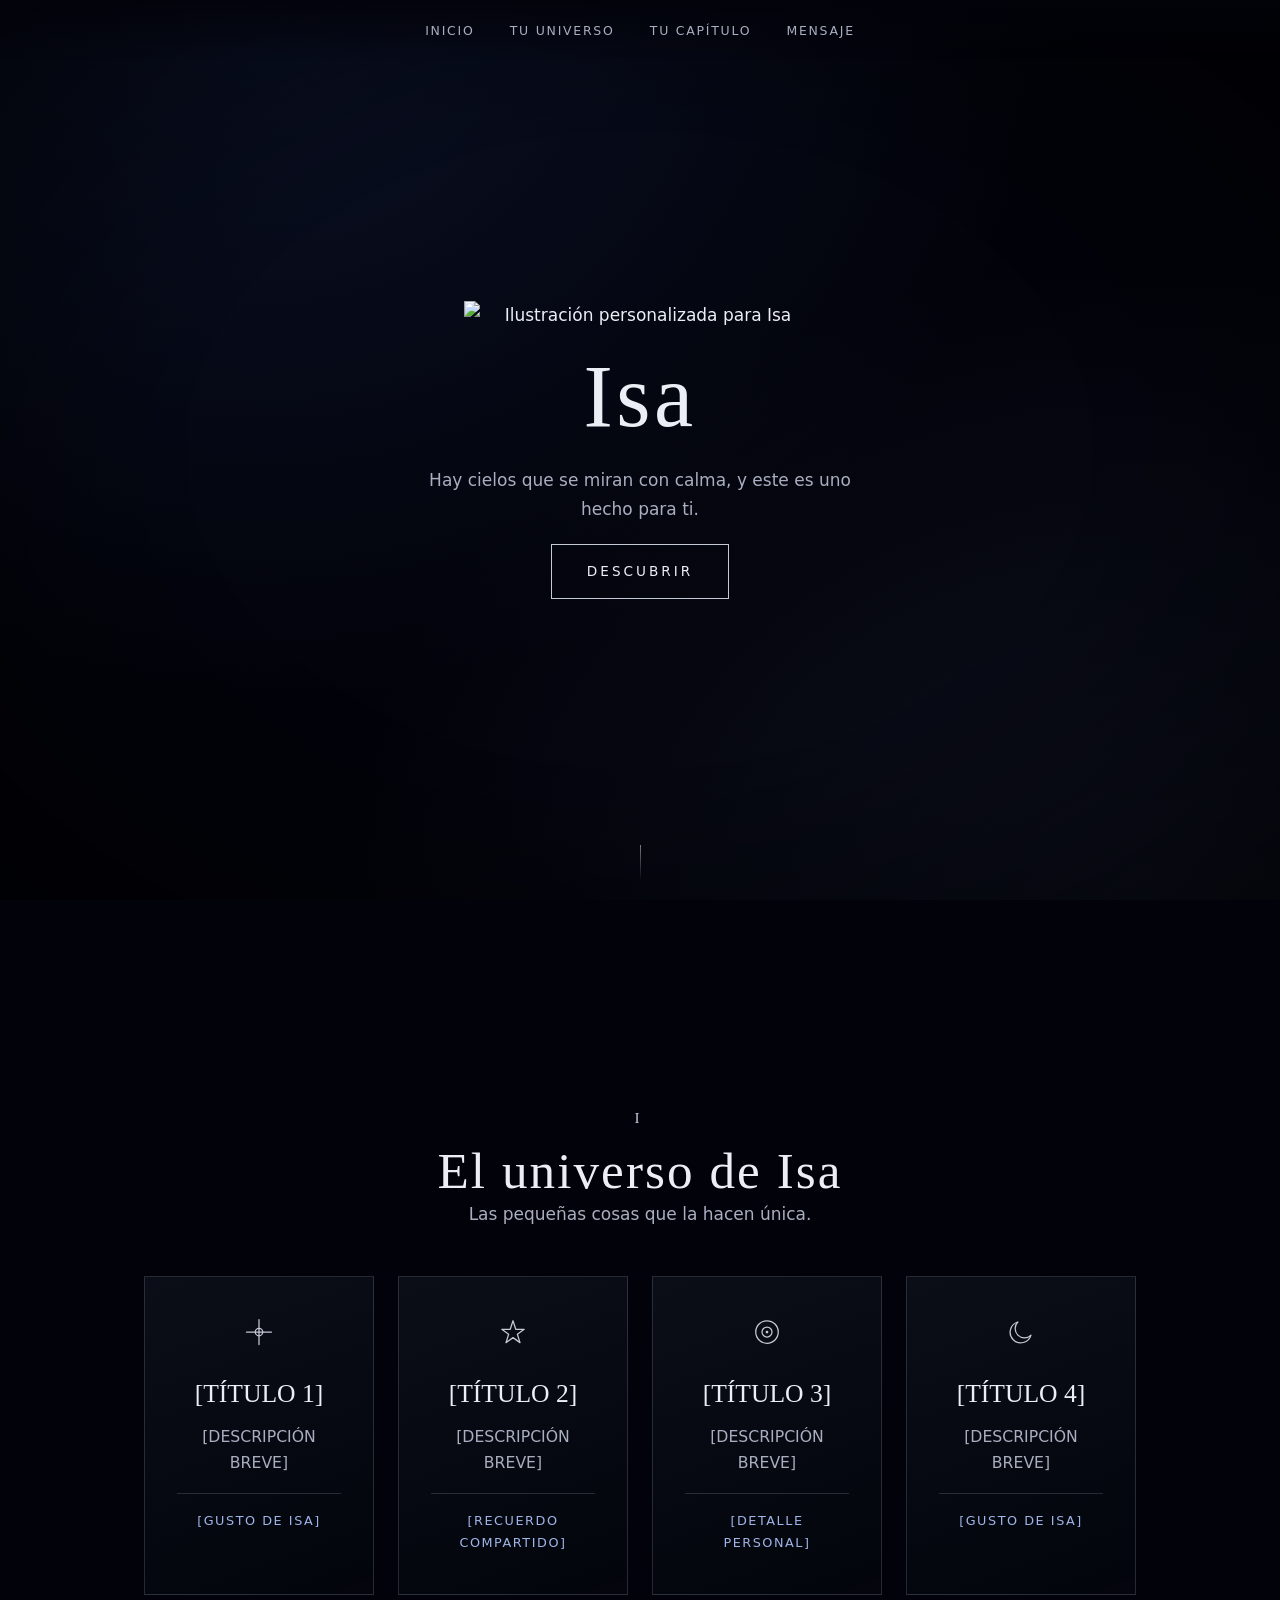
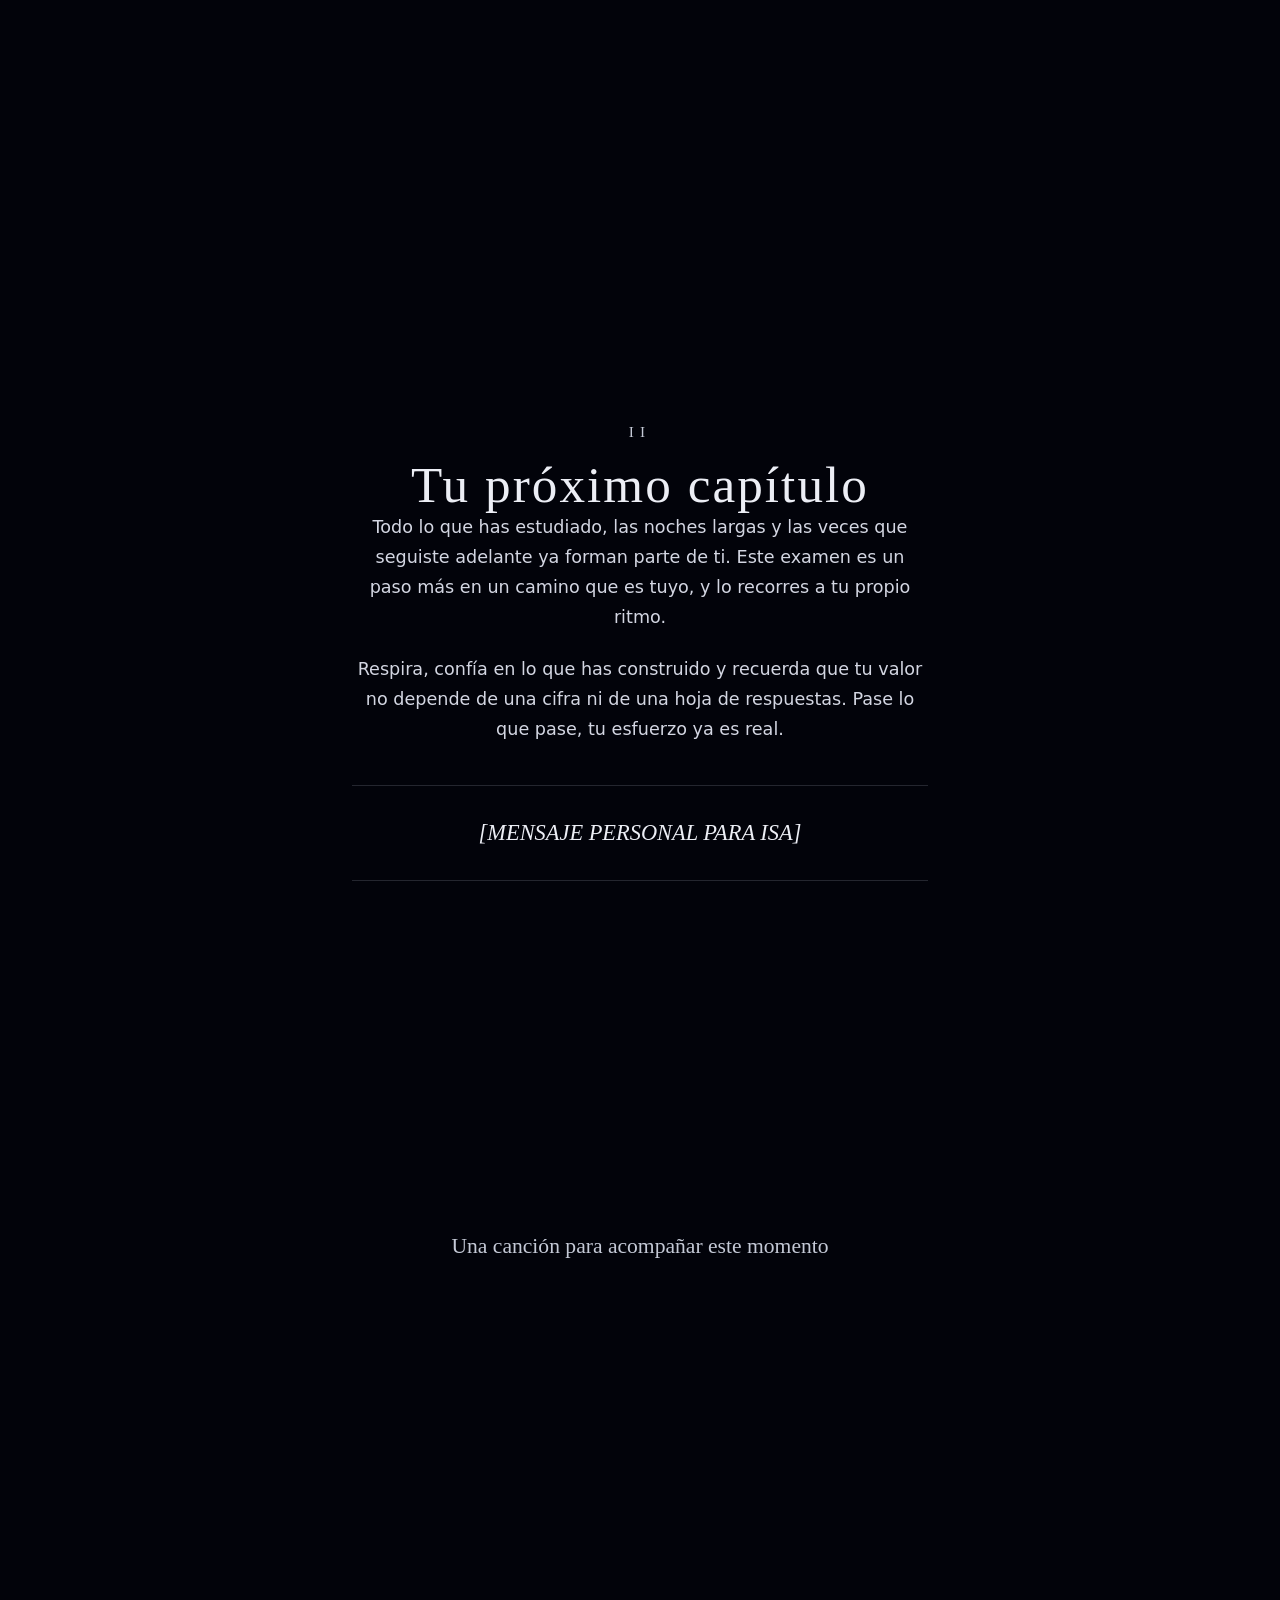
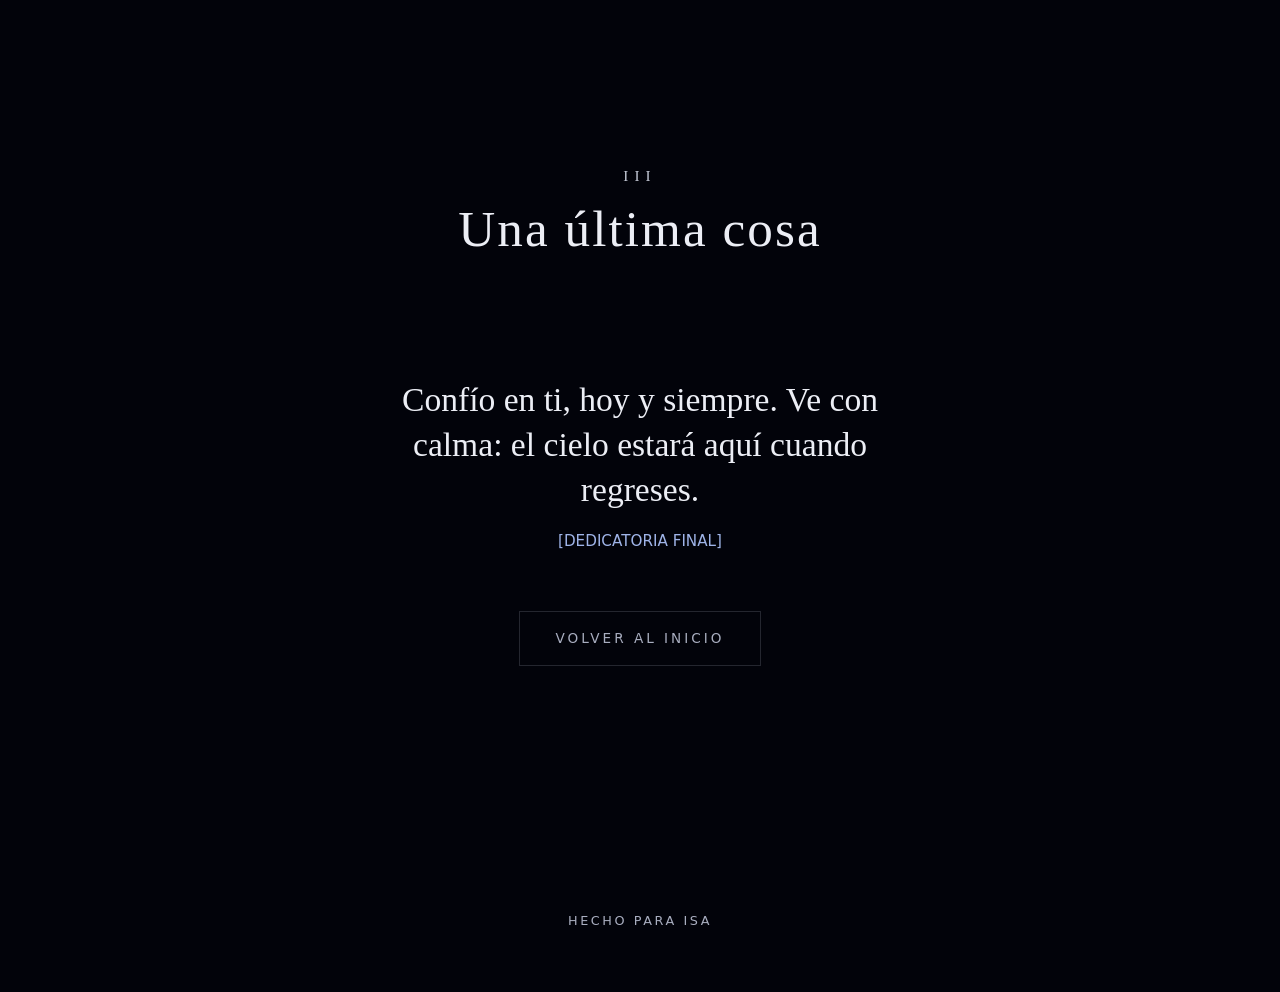
==== commit 20b72278: "Revise index.html for layout and content updates Refactor HTML structure and update content for bett" ====
--- a/Proyecto Isa/index.html
+++ b/Proyecto Isa/index.html
@@ -1,135 +1,137 @@
 <!DOCTYPE html>
 <html lang="es">
-  <head>
-    <meta charset="UTF-8" />
-    <meta name="viewport" content="width=device-width, initial-scale=1.0" />
-    <title>Para Isa — Antes de tu examen</title>
-    <meta
-      name="description"
-      content="Una pequeña experiencia para Isa antes de su examen."
-    />
-    <link rel="stylesheet" href="styles.css" />
-  </head>
-  <body>
-    <canvas id="stars-canvas" aria-hidden="true"></canvas>
+<head>
+  <meta charset="UTF-8">
+  <meta name="viewport" content="width=device-width, initial-scale=1, viewport-fit=cover">
+  <meta name="theme-color" content="#03040a">
+  <title>Para Isa</title>
+  <meta name="description" content="Un pequeño detalle para Isa.">
+  <link rel="stylesheet" href="styles.css">
+</head>
+<body class="is-loading">
+  <canvas id="starfield" class="starfield" aria-hidden="true"></canvas>
+  <div class="vignette" aria-hidden="true"></div>
 
-    <section id="cover" class="section active">
-      <div class="cover-content">
-        <div class="isa-artwork" role="img" aria-label="Ilustración abstracta de Isa">
-          <svg viewBox="0 0 320 320" aria-hidden="true">
-            <defs>
-              <linearGradient id="bgGlow" x1="0%" x2="100%" y1="0%" y2="100%">
-                <stop offset="0%" stop-color="#ffd6e8" />
-                <stop offset="50%" stop-color="#d8c6ff" />
-                <stop offset="100%" stop-color="#9ad7ff" />
-              </linearGradient>
-              <linearGradient id="shirtGrad" x1="0%" x2="100%" y1="0%" y2="100%">
-                <stop offset="0%" stop-color="#f9b6d9" />
-                <stop offset="100%" stop-color="#b892ff" />
-              </linearGradient>
-            </defs>
+  <a class="skip-link" href="#universo">Saltar al contenido</a>
 
-            <circle cx="160" cy="160" r="126" fill="rgba(255,255,255,0.08)" />
-            <circle cx="160" cy="160" r="104" fill="url(#bgGlow)" opacity="0.7" />
+  <nav class="site-nav" aria-label="Secciones">
+    <ul>
+      <li><a href="#portada">Inicio</a></li>
+      <li><a href="#universo">Tu universo</a></li>
+      <li><a href="#capitulo">Tu capítulo</a></li>
+      <li><a href="#final">Mensaje</a></li>
+    </ul>
+  </nav>
 
-            <g opacity="0.85">
-              <circle cx="72" cy="78" r="4" fill="#fff" />
-              <circle cx="250" cy="62" r="3" fill="#fff" />
-              <circle cx="268" cy="200" r="4" fill="#fff" />
-              <circle cx="92" cy="236" r="3" fill="#fff" />
-              <circle cx="230" cy="240" r="2.5" fill="#fff" />
-            </g>
+  <main>
+    <!-- SECCIÓN 1: PORTADA -->
+    <section id="portada" class="section section--cover" aria-labelledby="titulo-portada">
+      <div class="cover__inner">
+        <!-- Tu SVG: el archivo debe estar en la misma carpeta. Cambia el nombre en src si es distinto. -->
+        <div class="isa-artwork reveal">
+          <img class="isa-artwork__img" src="El-texto-del-parrafo-1.svg" alt="Ilustración personalizada para Isa" decoding="async">
+          <p class="isa-artwork__placeholder" hidden>[AQUÍ VA TU SVG: coloca el archivo junto a index.html]</p>
+        </div>
+        <h1 id="titulo-portada" class="title reveal" style="--delay:.15s">Isa</h1>
+        <p class="lead reveal" style="--delay:.3s">Hay cielos que se miran con calma, y este es uno hecho para ti.</p>
+        <button type="button" class="btn btn--primary reveal" style="--delay:.45s" data-scroll-to="#universo">Descubrir</button>
+      </div>
+      <span class="scroll-hint" aria-hidden="true"></span>
+    </section>
 
-            <g>
-              <path d="M104 118c0-26 22-48 49-48h17c27 0 49 22 49 48v6c0 17-9 32-23 41l-25 16-25-16c-14-9-23-24-23-41v-6z" fill="#f5d8c6" />
-              <path d="M118 122c0-24 19-43 43-43h2c24 0 43 19 43 43v8c0 11-6 20-15 26l-19 12-19-12c-9-6-15-15-15-26v-8z" fill="#2b1f2c" opacity="0.75" />
-              <path d="M120 108c8-26 26-38 40-38 17 0 31 12 39 38-10-8-24-12-39-12s-29 4-40 12z" fill="#2b1f2c" />
-              <circle cx="160" cy="124" r="5" fill="#2b1f2c" />
-              <path d="M142 150c8 8 12 11 18 11s10-3 18-11" fill="none" stroke="#9f5a6e" stroke-width="4" stroke-linecap="round"/>
-            </g>
+    <!-- SECCIÓN 2: EL UNIVERSO DE ISA -->
+    <section id="universo" class="section" aria-labelledby="titulo-universo">
+      <header class="section__header reveal">
+        <p class="eyebrow">I</p>
+        <h2 id="titulo-universo" class="title title--section">El universo de Isa</h2>
+        <p class="lead">Las pequeñas cosas que la hacen única.</p>
+      </header>
 
-            <path d="M88 214c12-28 36-42 72-42s60 14 72 42l-12 68H100l-12-68z" fill="url(#shirtGrad)" />
-            <path d="M130 215h60l-8 72h-44l-8-72z" fill="rgba(255,255,255,0.18)" />
-            <circle cx="127" cy="236" r="8" fill="#f5d8c6" opacity="0.9" />
-            <circle cx="193" cy="236" r="8" fill="#f5d8c6" opacity="0.9" />
-            <path d="M146 260c7 8 11 12 14 12 3 0 7-4 14-12" fill="none" stroke="#fff" stroke-width="4" stroke-linecap="round" opacity="0.8"/>
-            <path d="M82 186c-16 22-23 36-23 58" fill="none" stroke="#d2c4ff" stroke-width="12" stroke-linecap="round" opacity="0.7"/>
-            <path d="M238 186c16 22 23 36 23 58" fill="none" stroke="#d2c4ff" stroke-width="12" stroke-linecap="round" opacity="0.7"/>
-          </svg>
-        </div>
-
-        <h1>Para Isa</h1>
-        <p class="intro">Antes de tu examen, quiero recordarte lo brillante que eres.</p>
-        <button id="start-btn" class="btn btn-primary" type="button">Empezar</button>
+      <div class="cards">
+        <article class="card reveal">
+          <svg class="card__icon" viewBox="0 0 24 24" aria-hidden="true"><path d="M12 2v20M2 12h20" /><circle cx="12" cy="12" r="3"/></svg>
+          <h3 class="card__title">[TÍTULO 1]</h3>
+          <p class="card__text">[DESCRIPCIÓN BREVE]</p>
+          <p class="card__ref">[GUSTO DE ISA]</p>
+        </article>
+        <article class="card reveal" style="--delay:.1s">
+          <svg class="card__icon" viewBox="0 0 24 24" aria-hidden="true"><path d="M12 3l2.2 6.8H21l-5.5 4 2.1 6.7L12 16.5 6.4 20.5l2.1-6.7L3 9.8h6.8z"/></svg>
+          <h3 class="card__title">[TÍTULO 2]</h3>
+          <p class="card__text">[DESCRIPCIÓN BREVE]</p>
+          <p class="card__ref">[RECUERDO COMPARTIDO]</p>
+        </article>
+        <article class="card reveal" style="--delay:.2s">
+          <svg class="card__icon" viewBox="0 0 24 24" aria-hidden="true"><circle cx="12" cy="12" r="9"/><circle cx="12" cy="12" r="4"/><circle cx="12" cy="12" r=".6"/></svg>
+          <h3 class="card__title">[TÍTULO 3]</h3>
+          <p class="card__text">[DESCRIPCIÓN BREVE]</p>
+          <p class="card__ref">[DETALLE PERSONAL]</p>
+        </article>
+        <!-- Cuarto bloque opcional: bórralo si solo quieres tres -->
+        <article class="card reveal" style="--delay:.3s">
+          <svg class="card__icon" viewBox="0 0 24 24" aria-hidden="true"><path d="M20 14.5A8.5 8.5 0 1 1 9.5 4a7 7 0 0 0 10.5 10.5z"/></svg>
+          <h3 class="card__title">[TÍTULO 4]</h3>
+          <p class="card__text">[DESCRIPCIÓN BREVE]</p>
+          <p class="card__ref">[GUSTO DE ISA]</p>
+        </article>
       </div>
     </section>
 
-    <section id="universe" class="section">
-      <div class="container">
-        <h2>Un universo que te merece</h2>
-        <p class="section-subtitle">Y tú, con esa mente y ese corazón, lo conviertes en algo increíble.</p>
-
-        <div class="blocks-grid">
-          <article class="reveal-block">
-            <h3>Inteligencia</h3>
-            <p>Analizas, aprendes y entiendes más de lo que te das cuenta.</p>
-            <span class="block-mark">✦</span>
-          </article>
-
-          <article class="reveal-block">
-            <h3>Valentía</h3>
-            <p>Te enfrentas a lo difícil con calma, presencia y una fuerza enorme.</p>
-            <span class="block-mark">★</span>
-          </article>
-
-          <article class="reveal-block">
-            <h3>Amor</h3>
-            <p>Eres luz para quienes te rodean, y también para ti misma.</p>
-            <span class="block-mark">❤</span>
-          </article>
-        </div>
+    <!-- SECCIÓN 3: SU PRÓXIMO CAPÍTULO -->
+    <section id="capitulo" class="section" aria-labelledby="titulo-capitulo">
+      <div class="chapter">
+        <p class="eyebrow reveal">II</p>
+        <h2 id="titulo-capitulo" class="title title--section reveal">Tu próximo capítulo</h2>
+        <p class="prose reveal">Todo lo que has estudiado, las noches largas y las veces que seguiste adelante ya forman parte de ti. Este examen es un paso más en un camino que es tuyo, y lo recorres a tu propio ritmo.</p>
+        <p class="prose reveal">Respira, confía en lo que has construido y recuerda que tu valor no depende de una cifra ni de una hoja de respuestas. Pase lo que pase, tu esfuerzo ya es real.</p>
+        <blockquote class="dedication reveal">
+          <p>[MENSAJE PERSONAL PARA ISA]</p>
+        </blockquote>
       </div>
     </section>
 
-    <section id="exam" class="section">
-      <div class="container">
-        <h2>Antes de tu examen</h2>
-        <p class="dedication">
-          “No necesitas demostrarle nada a nadie. Ya sabes lo brillante que eres.”
-        </p>
-        <p class="exam-note">Respira, confía y recuerda: lo que has aprendido se queda contigo.</p>
-        <button id="reveal-btn" class="btn btn-primary" type="button">Ver mi mensaje secreto</button>
-
-        <div id="final-message" class="hidden">
-          <p class="sparkle">✦</p>
-          <p class="dedication">Te quiero mucho, Isa. Estoy orgulloso de ti y sé que vas a hacerlo genial.</p>
+    <!-- MÚSICA -->
+    <section id="cancion" class="section section--song" aria-labelledby="titulo-cancion">
+      <div class="song reveal">
+        <h2 id="titulo-cancion" class="song__title">Una canción para acompañar este momento</h2>
+        <div class="song__player">
+          <!--
+            Reproductor oficial de Spotify (ya insertado con tu enlace).
+            Para cambiar de canción: Spotify > Compartir > Insertar > copiar código y reemplazar el iframe.
+            Si quitas el iframe, borra también el <p class="song__placeholder"> de abajo o déjalo como marcador.
+          -->
+          <iframe data-testid="embed-iframe" title="Reproductor de Spotify" style="border-radius:12px" src="https://open.spotify.com/embed/track/1ZdYFgk6ZA2xqCJS5eADGC?utm_source=generator&amp;si=57d3371d5a0946f5" width="100%" height="152" frameborder="0" allowfullscreen allow="autoplay; clipboard-write; encrypted-media; fullscreen; picture-in-picture" loading="lazy"></iframe>
         </div>
+        <!-- Marcador opcional: se puede eliminar sin afectar nada -->
+        <!-- <p class="song__placeholder">[AQUÍ VA EL EMBED DE SPOTIFY]</p> -->
       </div>
     </section>
 
-    <section id="final" class="section">
-      <div class="container">
-        <h2>Eso es todo</h2>
-        <p class="section-subtitle">No importa el resultado, lo importante es que tú te has esforzado con el corazón.</p>
-        <button id="back-btn" class="btn btn-primary" type="button">Volver al inicio</button>
-      </div>
-    </section>
+    <!-- SECCIÓN 4: MENSAJE FINAL -->
+    <section id="final" class="section section--final" aria-labelledby="titulo-final">
+      <p class="eyebrow reveal">III</p>
+      <h2 id="titulo-final" class="title title--section reveal">Una última cosa</h2>
 
-    <section id="music" class="section music-section" aria-label="Sección musical">
-      <div class="container">
-        <h3>Una canción para acompañarte</h3>
-        <div class="spotify-wrapper">
-          <iframe
-            src="https://open.spotify.com/embed/track/5Q0Nhxo0l2bP3pLjKRrvjX?utm_source=generator"
-            title="Spotify player"
-            allowfullscreen=""
-            allow="autoplay; clipboard-write; encrypted-media; fullscreen; picture-in-picture"
-            loading="lazy"
-          ></iframe>
+      <button type="button" class="btn btn--primary reveal" id="reveal-btn" aria-expanded="false" aria-controls="final-message">Descubrir el mensaje</button>
+
+      <div id="final-message" class="final-message" role="region" aria-live="polite">
+        <div class="final-message__inner">
+          <svg class="constellation" viewBox="0 0 200 80" aria-hidden="true">
+            <polyline points="10,60 50,30 95,45 140,15 190,35" />
+            <circle cx="10" cy="60" r="2.2"/><circle cx="50" cy="30" r="2.6"/><circle cx="95" cy="45" r="2"/><circle cx="140" cy="15" r="3"/><circle cx="190" cy="35" r="2.2"/>
+          </svg>
+          <p class="final-message__text">Confío en ti, hoy y siempre. Ve con calma: el cielo estará aquí cuando regreses.</p>
+          <p class="final-message__dedication">[DEDICATORIA FINAL]</p>
         </div>
       </div>
+
+      <button type="button" class="btn btn--ghost reveal" data-scroll-to="#portada">Volver al inicio</button>
     </section>
+  </main>
 
-    <script src="script.js"></script>
-  </body>
+  <footer class="site-footer">
+    <p>Hecho para Isa</p>
+  </footer>
+
+  <script src="script.js"></script>
+</body>
 </html>
--- a/Proyecto Isa/styles.css
+++ b/Proyecto Isa/styles.css
@@ -1,343 +1,336 @@
-/* ==================== RESET Y BASE ==================== */
-* {
-  margin: 0;
-  padding: 0;
-  box-sizing: border-box;
-}
-
-html {
-  scroll-behavior: smooth;
-}
-
-body {
-  background: #05070a;
-  color: #f0f4f8;
-  font-family: -apple-system, BlinkMacSystemFont, "Segoe UI", Roboto, Helvetica, Arial, sans-serif;
-  line-height: 1.6;
-  overflow-x: hidden;
-  min-height: 100vh;
-}
-
-/* Tipografía serif para títulos */
-h1, h2, h3 {
-  font-family: "Georgia", "Times New Roman", serif;
-  font-weight: 400;
-}
-
-/* ==================== FONDO GALÁCTICO ==================== */
-#stars-canvas {
-  position: fixed;
-  top: 0;
-  left: 0;
-  width: 100%;
-  height: 100%;
-  z-index: -1;
-  pointer-events: none;
-}
-
-/* ==================== SECCIONES ==================== */
-.section {
-  position: relative;
-  min-height: 100vh;
-  width: 100%;
-  display: flex;
-  flex-direction: column;
-  justify-content: center;
-  align-items: center;
-  padding: 4rem 1.5rem;
-  opacity: 0;
-  transform: translateY(20px);
-  transition: opacity 0.8s ease, transform 0.8s ease;
-  pointer-events: none;
-  user-select: none;
-}
-
-.section.active {
-  opacity: 1;
-  transform: translateY(0);
-  pointer-events: auto;
-}
-
-/* ==================== PORTADA ==================== */
-.cover {
-  justify-content: center;
-  text-align: center;
-}
-
-.cover-content {
-  max-width: 640px;
-  animation: fadeInUp 1.2s ease both;
-}
-
-.cover h1 {
-  font-size: clamp(2.5rem, 8vw, 4rem);
-  color: #ffffff;
-  margin-bottom: 1rem;
-  letter-spacing: 0.04em;
-}
-
-.intro {
-  font-size: clamp(1rem, 4vw, 1.25rem);
-  color: #b8c4d4;
-  margin-bottom: 2rem;
-  font-weight: 300;
-}
-
-/* ==================== SVG PERSONALIZADO ==================== */
-.isa-artwork {
-  display: flex;
-  justify-content: center;
-  align-items: center;
-  margin-bottom: 2rem;
-  width: 100%;
-  max-width: 320px;
-  animation: fadeIn 1.4s ease both;
-}
-
-.isa-artwork svg {
-  display: block;
-  max-width: 100%;
-  height: auto;
-}
-
-/* ==================== BOTONES ==================== */
-.btn {
-  display: inline-flex;
-  align-items: center;
-  justify-content: center;
-  padding: 0.9rem 1.6rem;
-  font-family: inherit;
-  font-size: 1rem;
-  border: 1px solid #ffffff;
-  background: transparent;
-  color: #ffffff;
-  cursor: pointer;
-  border-radius: 999px;
-  transition: all 0.3s ease;
-  text-decoration: none;
-}
-
-.btn:hover {
-  background: rgba(255, 255, 255, 0.1);
-}
-
-.btn:focus-visible {
-  outline: 2px solid #ffffff;
-  outline-offset: 4px;
-}
-
-.btn-primary {
-  font-weight: 500;
-}
-
-/* ==================== SECCIÓN 2: UNIVERSO ==================== */
-.universe, .exam-wrapper, .final-wrapper, .music-section {
-  text-align: center;
-}
-
-.section h2 {
-  font-size: clamp(1.75rem, 5vw, 2.25rem);
-  margin-bottom: 0.75rem;
-  color: #ffffff;
-}
-
-.section-subtitle {
-  font-size: clamp(1rem, 4vw, 1.15rem);
-  color: #a8b4c8;
-  margin-bottom: 2.5rem;
-  font-weight: 300;
-}
-
-.blocks-grid {
-  display: grid;
-  grid-template-columns: repeat(auto-fit, minmax(260px, 1fr));
-  gap: 1.5rem;
-  max-width: 800px;
-  width: 100%;
-  margin: 0 auto;
-}
-
-.reveal-block {
-  opacity: 0;
-  transform: translateY(20px);
-  transition: opacity 0.6s ease, transform 0.6s ease;
-  padding: 1.5rem;
-  border: 1px solid rgba(255, 255, 255, 0.08);
-  border-radius: 12px;
-  background: rgba(255, 255, 255, 0.02);
-}
-
-.reveal-block.visible {
-  opacity: 1;
-  transform: translateY(0);
-}
-
-.reveal-block h3 {
-  font-size: 1.25rem;
-  margin-bottom: 0.5rem;
-  color: #ffffff;
-}
-
-.reveal-block p {
-  font-size: 0.95rem;
-  color: #b8c4d4;
-  font-weight: 300;
-}
-
-.block-mark {
-  display: inline-block;
-  margin-top: 0.75rem;
-  color: #8fa8c4;
-  font-size: 1.25rem;
-}
-
-/* ==================== SECCIÓN 3: EXAMEN ==================== */
-.dedication {
-  font-family: "Georgia", "Times New Roman", serif;
-  font-size: clamp(1.25rem, 4vw, 1.6rem);
-  font-style: italic;
-  color: #e2e8f0;
-  margin: 1.5rem 0;
-  max-width: 600px;
-  text-align: center;
-  line-height: 1.7;
-}
-
-.exam-note {
-  font-size: 1rem;
-  color: #94a3b8;
-  font-weight: 300;
-}
-
-/* ==================== SECCIÓN 4: MENSAJE FINAL ==================== */
-.btn-reveal, .btn-back {
-  margin-top: 1.5rem;
-}
-
-#final-message {
-  margin-top: 1.5rem;
-  animation: fadeIn 1s ease both;
-}
-
-.sparkle {
-  display: inline-block;
-  margin-top: 0.75rem;
-  font-size: 1.5rem;
-  color: #ffffff;
-  animation: sparkle 2s ease-in-out infinite;
-}
-
-.hidden {
-  display: none;
-}
-
-/* ==================== MÚSICA ==================== */
-.music-section {
-  background: #030508;
-  padding-top: 3rem;
-  padding-bottom: 4rem;
-}
-
-.music-section h3 {
-  font-size: 1.15rem;
-  color: #94a3b8;
-  margin-bottom: 1rem;
-  font-weight: 400;
-}
-
-.spotify-wrapper {
-  width: 100%;
-  max-width: 640px;
-  border: 1px solid rgba(255, 255, 255, 0.08);
-  border-radius: 12px;
-  padding: 1rem;
-  background: rgba(255, 255, 255, 0.02);
-}
-
-.spotify-placeholder {
-  color: #64748b;
-  font-size: 0.85rem;
-  padding: 1rem;
-  text-align: center;
-  font-style: italic;
-}
-
-.spotify-wrapper iframe {
-  width: 100%;
-  height: 152px;
-  border-radius: 8px;
-  display: block;
-}
-
-/* ==================== UTILIDADES ==================== */
-.container {
-  max-width: 800px;
-  width: 100%;
-}
-
-.hidden {
-  display: none !important;
-}
-
-/* ==================== ANIMACIONES ==================== */
-@keyframes fadeIn {
-  from { opacity: 0; }
-  to { opacity: 1; }
-}
-
-@keyframes fadeInUp {
-  from { opacity: 0; transform: translateY(18px); }
-  to { opacity: 1; transform: translateY(0); }
-}
-
-@keyframes sparkle {
-  0%, 100% { opacity: 0.6; transform: scale(1); }
-  50% { opacity: 1; transform: scale(1.15); }
-}
-
-/* ==================== REDUCED MOTION ==================== */
-@media (prefers-reduced-motion: reduce) {
-  .section,
-  .cover-content,
-  .isa-artwork,
-  .reveal-block,
-  #final-message,
-  .sparkle {
-    animation: none !important;
-    transition: none !important;
-  }
-
-  .section {
-    opacity: 1;
-    transform: none;
-  }
-
-  .reveal-block {
-    opacity: 1;
-    transform: none;
-  }
-
-  .sparkle {
-    animation: none;
-  }
-}
-
-/* ==================== RESPONSIVE ==================== */
-@media (max-width: 480px) {
-  body {
-    padding: 0;
-  }
-
-  .section {
-    padding: 3rem 1.25rem;
-  }
-
-  .blocks-grid {
-    grid-template-columns: 1fr;
-  }
-
-  .btn {
-    width: 100%;
-    max-width: 280px;
-  }
-}+:root {
+  --bg: #02030a;
+  --night: #0a1024;
+  --slate: #141824;
+  --text: #eceef5;
+  --muted: #a9aec0;
+  --silver: #c4c9d6;
+  --line: rgba(196, 201, 214, .18);
+  --accent: #9fb4e8;
+  --serif: "Cormorant Garamond", "Playfair Display", Georgia, "Times New Roman", serif;
+  --sans: system-ui, -apple-system, "Segoe UI", Roboto, Helvetica, Arial, sans-serif;
+  --ease: cubic-bezier(.22, .61, .36, 1);
+}
+
+*, *::before, *::after { box-sizing: border-box; }
+
+html { scroll-behavior: smooth; -webkit-text-size-adjust: 100%; }
+
+body {
+  margin: 0;
+  min-height: 100vh;
+  background:
+    radial-gradient(ellipse at 20% 0%, var(--night) 0%, transparent 55%),
+    radial-gradient(ellipse at 90% 100%, #0c0f1c 0%, transparent 50%),
+    var(--bg);
+  background-attachment: fixed;
+  color: var(--text);
+  font-family: var(--sans);
+  font-size: 1.0625rem;
+  line-height: 1.7;
+  overflow-x: hidden;
+}
+
+img, svg, iframe { max-width: 100%; }
+
+.starfield {
+  position: fixed;
+  inset: 0;
+  width: 100%;
+  height: 100%;
+  z-index: 0;
+  pointer-events: none;
+  opacity: 0;
+  transition: opacity 2.5s var(--ease);
+}
+body.is-ready .starfield { opacity: 1; }
+
+.vignette {
+  position: fixed;
+  inset: 0;
+  z-index: 0;
+  pointer-events: none;
+  background: radial-gradient(ellipse at center, transparent 50%, rgba(0, 0, 0, .55) 100%);
+}
+
+main, .site-nav, .site-footer { position: relative; z-index: 1; }
+
+.skip-link {
+  position: absolute;
+  left: 1rem;
+  top: -4rem;
+  z-index: 10;
+  background: var(--text);
+  color: var(--bg);
+  padding: .6rem 1rem;
+  border-radius: 4px;
+}
+.skip-link:focus { top: 1rem; }
+
+/* Navegación */
+.site-nav {
+  position: fixed;
+  top: 0; left: 0; right: 0;
+  z-index: 5;
+  padding: .9rem 1rem;
+  background: linear-gradient(to bottom, rgba(2, 3, 10, .85), transparent);
+}
+.site-nav ul {
+  list-style: none;
+  margin: 0; padding: 0;
+  display: flex;
+  justify-content: center;
+  gap: 1.1rem;
+  flex-wrap: wrap;
+}
+.site-nav a {
+  color: var(--muted);
+  text-decoration: none;
+  font-size: .78rem;
+  letter-spacing: .14em;
+  text-transform: uppercase;
+  padding: .35rem .1rem;
+  border-bottom: 1px solid transparent;
+  transition: color .4s var(--ease), border-color .4s var(--ease);
+}
+.site-nav a:hover, .site-nav a.is-active { color: var(--text); border-color: var(--silver); }
+
+a:focus-visible, button:focus-visible {
+  outline: 2px solid var(--accent);
+  outline-offset: 4px;
+  border-radius: 2px;
+}
+
+/* Secciones */
+.section {
+  min-height: 100vh;
+  padding: 6.5rem 1.5rem;
+  display: flex;
+  flex-direction: column;
+  align-items: center;
+  justify-content: center;
+  text-align: center;
+  position: relative;
+}
+.section--cover { min-height: 100svh; padding-top: 4.5rem; padding-bottom: 3rem; }
+.cover__inner {
+  display: flex;
+  flex-direction: column;
+  align-items: center;
+  gap: 1.25rem;
+  width: 100%;
+  max-width: 34rem;
+}
+.section--song { min-height: auto; padding-top: 3rem; padding-bottom: 5rem; }
+
+/* Tipografía */
+.title {
+  font-family: var(--serif);
+  font-weight: 400;
+  letter-spacing: .04em;
+  line-height: 1.1;
+  margin: 0;
+  font-size: clamp(3rem, 14vw, 5.5rem);
+}
+.title--section { font-size: clamp(2rem, 8vw, 3.2rem); }
+.lead { color: var(--muted); max-width: 28rem; margin: 0; }
+.eyebrow {
+  font-family: var(--serif);
+  color: var(--silver);
+  letter-spacing: .4em;
+  margin: 0 0 .75rem;
+  font-size: .95rem;
+}
+.section__header { margin-bottom: 3rem; }
+
+/* Arte SVG */
+.isa-artwork {
+  width: 100%;
+  max-width: min(100%, 22rem);
+  margin: 0 auto;
+  display: flex;
+  justify-content: center;
+}
+.isa-artwork__img {
+  display: block;
+  width: 100%;
+  height: auto;
+  max-height: 42svh;
+  object-fit: contain;
+}
+.isa-artwork__placeholder {
+  margin: 0;
+  padding: 2rem 1rem;
+  border: 1px dashed var(--line);
+  color: var(--muted);
+  font-size: .85rem;
+  width: 100%;
+}
+.isa-artwork.is-missing .isa-artwork__img { display: none; }
+
+/* Botones */
+.btn {
+  font: inherit;
+  font-size: .85rem;
+  letter-spacing: .22em;
+  text-transform: uppercase;
+  cursor: pointer;
+  color: var(--text);
+  background: transparent;
+  border: 1px solid var(--silver);
+  padding: .95rem 2.2rem;
+  min-height: 48px;
+  transition: background .5s var(--ease), color .5s var(--ease), border-color .5s var(--ease), opacity .6s var(--ease), transform .6s var(--ease);
+}
+.btn:hover { background: var(--text); color: var(--bg); }
+.btn--ghost { border-color: var(--line); color: var(--muted); margin-top: 3.5rem; }
+.btn.is-hidden { opacity: 0; pointer-events: none; transform: translateY(6px); position: absolute; visibility: hidden; }
+
+/* Tarjetas */
+.cards {
+  display: grid;
+  grid-template-columns: 1fr;
+  gap: 1.25rem;
+  width: 100%;
+  max-width: 62rem;
+}
+.card {
+  border: 1px solid var(--line);
+  background: linear-gradient(160deg, rgba(20, 24, 36, .55), rgba(5, 7, 15, .5));
+  padding: 2rem 1.5rem;
+  text-align: center;
+  transition: border-color .5s var(--ease), transform .5s var(--ease);
+}
+.card:hover { border-color: rgba(196, 201, 214, .4); }
+.card__icon {
+  width: 30px; height: 30px;
+  fill: none;
+  stroke: var(--silver);
+  stroke-width: 1;
+  stroke-linecap: round;
+  stroke-linejoin: round;
+  margin-bottom: 1rem;
+}
+.card__title { font-family: var(--serif); font-weight: 400; font-size: 1.6rem; margin: 0 0 .5rem; }
+.card__text { color: var(--muted); margin: 0 0 1rem; font-size: .98rem; }
+.card__ref {
+  margin: 0;
+  padding-top: 1rem;
+  border-top: 1px solid var(--line);
+  color: var(--accent);
+  font-size: .8rem;
+  letter-spacing: .12em;
+  text-transform: uppercase;
+}
+
+/* Capítulo */
+.chapter { max-width: 36rem; }
+.prose { color: #d3d6e2; font-size: 1.1rem; margin: 0 0 1.4rem; }
+.dedication {
+  margin: 2.5rem 0 0;
+  padding: 1.75rem 1.25rem;
+  border-top: 1px solid var(--line);
+  border-bottom: 1px solid var(--line);
+  font-family: var(--serif);
+  font-style: italic;
+  font-size: 1.4rem;
+  color: var(--text);
+}
+.dedication p { margin: 0; }
+
+/* Canción */
+.song { width: 100%; max-width: 28rem; }
+.song__title {
+  font-family: var(--serif);
+  font-weight: 400;
+  font-size: 1.35rem;
+  color: var(--silver);
+  margin: 0 0 1.25rem;
+}
+.song__player { width: 100%; overflow: hidden; border-radius: 12px; }
+.song__player iframe { display: block; width: 100%; border: 0; }
+.song__placeholder {
+  border: 1px dashed var(--line);
+  color: var(--muted);
+  padding: 1.5rem 1rem;
+  font-size: .85rem;
+  margin: 0;
+}
+
+/* Mensaje final */
+.final-message {
+  display: grid;
+  grid-template-rows: 0fr;
+  opacity: 0;
+  transition: grid-template-rows 1.2s var(--ease), opacity 1.6s var(--ease);
+  width: 100%;
+  max-width: 32rem;
+}
+.final-message__inner { overflow: hidden; min-height: 0; }
+.final-message.is-open { grid-template-rows: 1fr; opacity: 1; }
+.final-message__text {
+  font-family: var(--serif);
+  font-size: clamp(1.5rem, 6vw, 2.1rem);
+  line-height: 1.35;
+  margin: 1.5rem 0 1rem;
+}
+.final-message__dedication { color: var(--accent); margin: 0; font-size: .95rem; }
+.constellation { width: 11rem; margin-top: 1rem; fill: var(--text); stroke: var(--silver); stroke-width: .6; opacity: .85; }
+.constellation polyline { fill: none; stroke-dasharray: 400; stroke-dashoffset: 400; }
+.final-message.is-open .constellation polyline { animation: draw 3s var(--ease) .4s forwards; }
+.constellation circle { stroke: none; opacity: 0; }
+.final-message.is-open .constellation circle { animation: fade 1.2s var(--ease) forwards; }
+.final-message.is-open .constellation circle:nth-of-type(2) { animation-delay: .5s; }
+.final-message.is-open .constellation circle:nth-of-type(3) { animation-delay: 1s; }
+.final-message.is-open .constellation circle:nth-of-type(4) { animation-delay: 1.5s; }
+.final-message.is-open .constellation circle:nth-of-type(5) { animation-delay: 2s; }
+@keyframes draw { to { stroke-dashoffset: 0; } }
+@keyframes fade { to { opacity: 1; } }
+
+.site-footer { text-align: center; padding: 2rem 1rem 3rem; color: var(--muted); font-size: .8rem; letter-spacing: .2em; text-transform: uppercase; }
+
+.scroll-hint {
+  position: absolute;
+  bottom: 1.2rem;
+  left: 50%;
+  width: 1px;
+  height: 36px;
+  background: linear-gradient(to bottom, var(--silver), transparent);
+  opacity: .6;
+}
+
+/* Aparición progresiva */
+.js .reveal {
+  opacity: 0;
+  transform: translateY(18px);
+  transition: opacity 1.1s var(--ease) var(--delay, 0s), transform 1.1s var(--ease) var(--delay, 0s);
+}
+.js .reveal.is-visible { opacity: 1; transform: none; }
+
+/* Sin JS: el panel final queda visible */
+html:not(.js) .final-message { grid-template-rows: 1fr; opacity: 1; }
+html:not(.js) #reveal-btn { display: none; }
+
+@media (min-width: 40rem) {
+  .site-nav ul { gap: 2rem; }
+  .cards { grid-template-columns: repeat(2, 1fr); gap: 1.5rem; }
+  .card { padding: 2.5rem 2rem; }
+  .section { padding: 8rem 2rem; }
+}
+@media (min-width: 64rem) {
+  .cards { grid-template-columns: repeat(4, 1fr); }
+}
+@media (max-width: 22rem) {
+  .site-nav a { font-size: .68rem; letter-spacing: .08em; }
+}
+
+@media (prefers-reduced-motion: reduce) {
+  html { scroll-behavior: auto; }
+  *, *::before, *::after {
+    animation-duration: .01ms !important;
+    animation-delay: 0s !important;
+    transition-duration: .01ms !important;
+    transition-delay: 0s !important;
+  }
+  .starfield { transition: none; }
+}
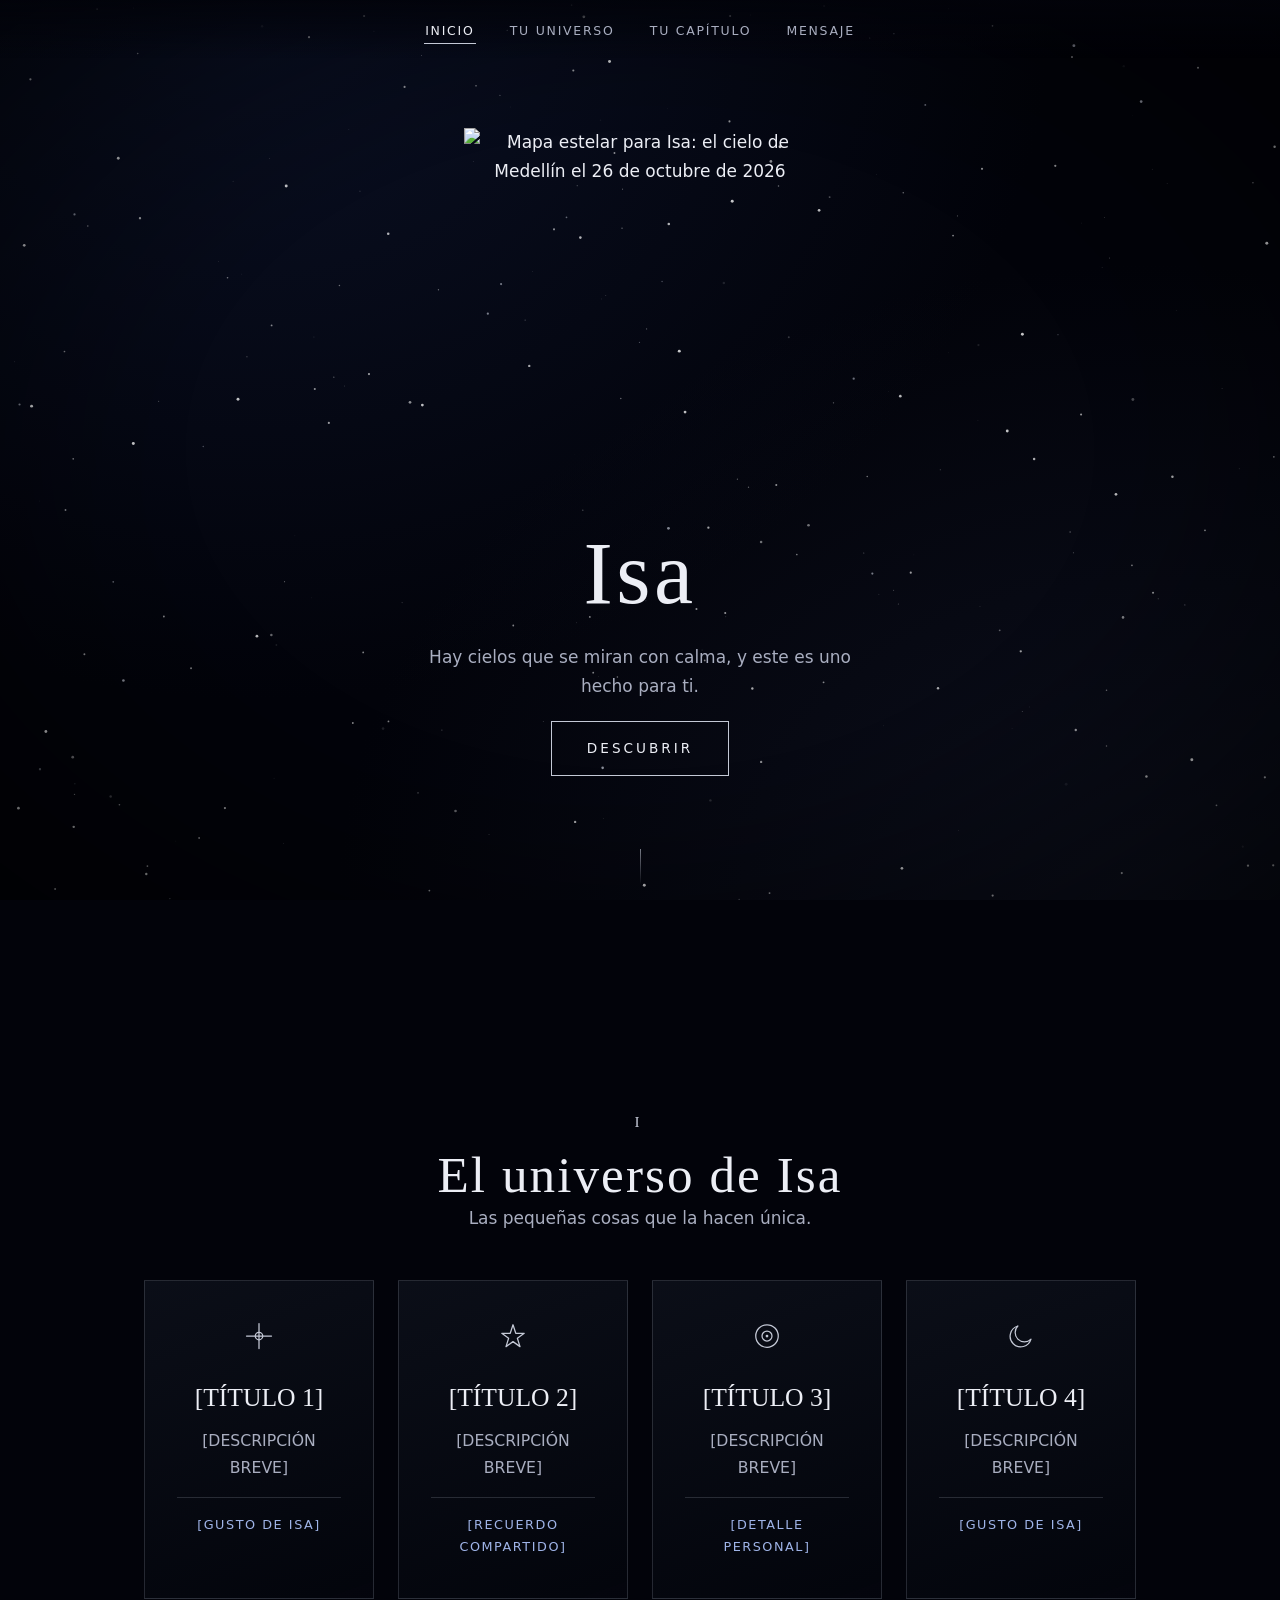
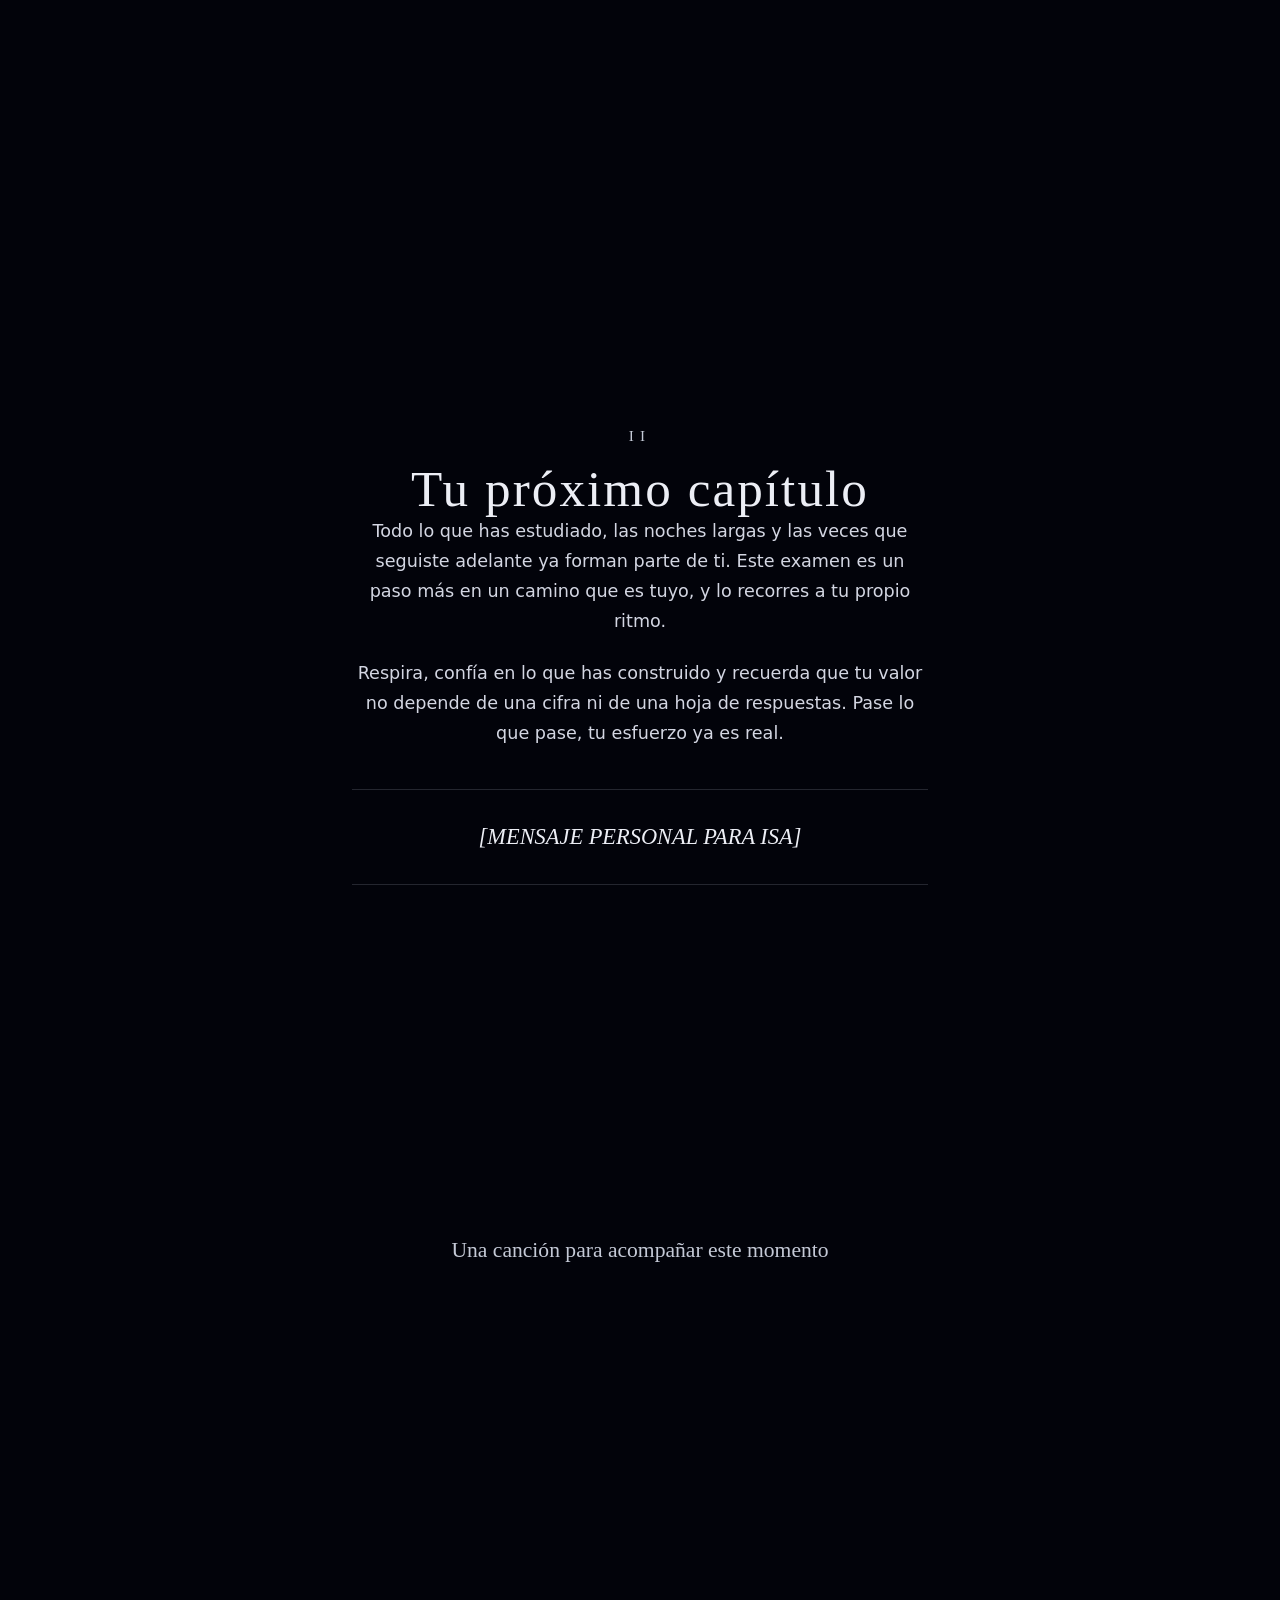
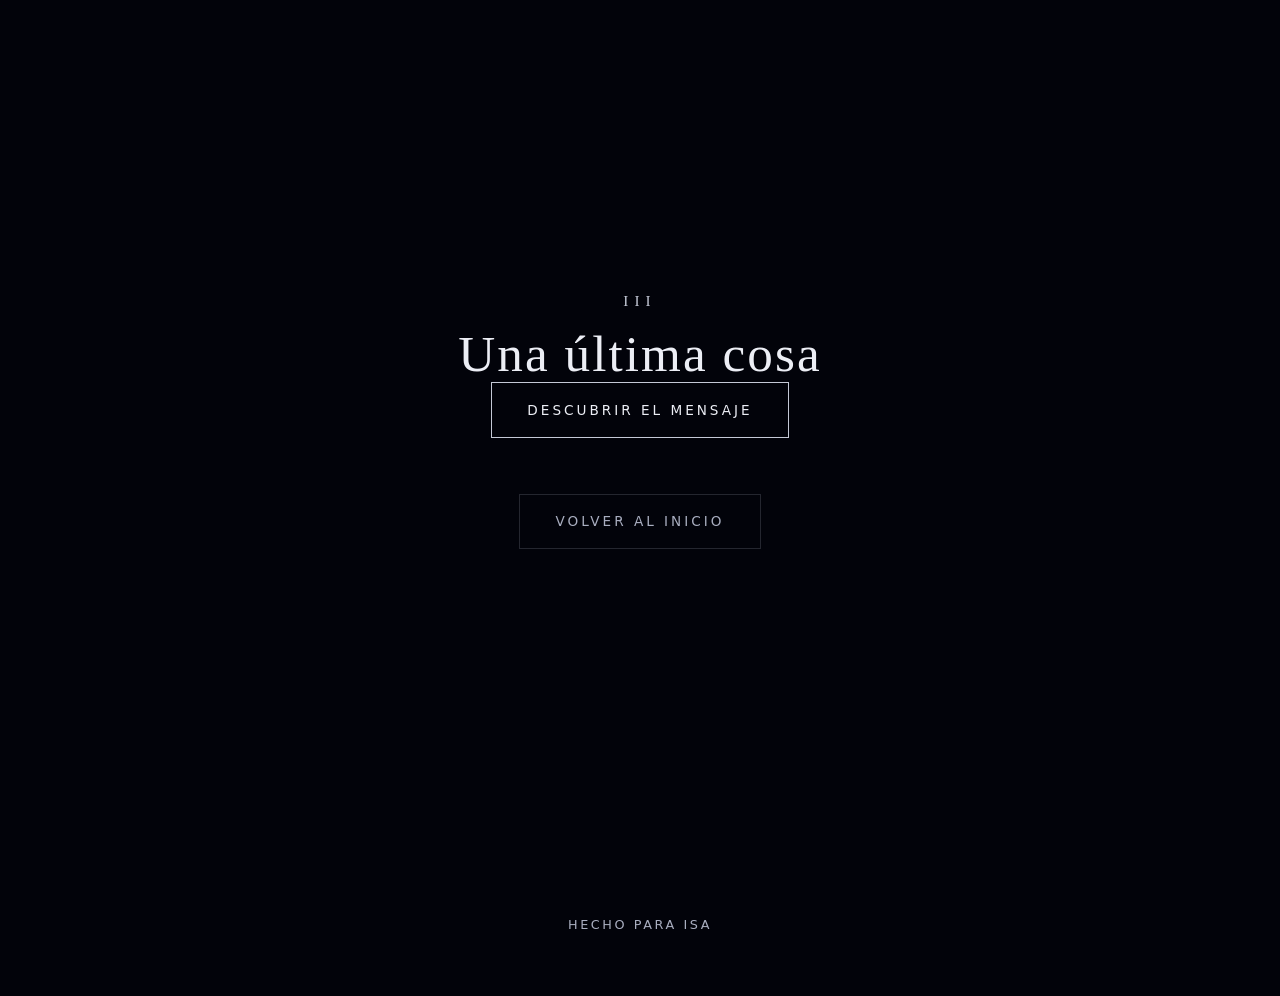
==== commit 64de2498: "Cambie SVG a PNG" ====
--- a/Proyecto Isa/index.html
+++ b/Proyecto Isa/index.html
@@ -6,6 +6,7 @@
   <meta name="theme-color" content="#03040a">
   <title>Para Isa</title>
   <meta name="description" content="Un pequeño detalle para Isa.">
+  <link rel="preload" as="image" href="isa-artwork.png">
   <link rel="stylesheet" href="styles.css">
 </head>
 <body class="is-loading">
@@ -27,10 +28,11 @@
     <!-- SECCIÓN 1: PORTADA -->
     <section id="portada" class="section section--cover" aria-labelledby="titulo-portada">
       <div class="cover__inner">
-        <!-- Tu SVG: el archivo debe estar en la misma carpeta. Cambia el nombre en src si es distinto. -->
+        <!-- Tu mapa estelar en PNG. Archivo: isa-artwork.png (misma carpeta que index.html) -->
         <div class="isa-artwork reveal">
-          <img class="isa-artwork__img" src="El-texto-del-parrafo-1.svg" alt="Ilustración personalizada para Isa" decoding="async">
-          <p class="isa-artwork__placeholder" hidden>[AQUÍ VA TU SVG: coloca el archivo junto a index.html]</p>
+          <img class="isa-artwork__img" src="isa-artwork.png" width="1080" height="1442"
+               alt="Mapa estelar para Isa: el cielo de Medellín el 26 de octubre de 2026" decoding="async">
+          <p class="isa-artwork__placeholder" hidden>[AQUÍ VA TU IMAGEN: coloca isa-artwork.png junto a index.html]</p>
         </div>
         <h1 id="titulo-portada" class="title reveal" style="--delay:.15s">Isa</h1>
         <p class="lead reveal" style="--delay:.3s">Hay cielos que se miran con calma, y este es uno hecho para ti.</p>
@@ -94,15 +96,9 @@
       <div class="song reveal">
         <h2 id="titulo-cancion" class="song__title">Una canción para acompañar este momento</h2>
         <div class="song__player">
-          <!--
-            Reproductor oficial de Spotify (ya insertado con tu enlace).
-            Para cambiar de canción: Spotify > Compartir > Insertar > copiar código y reemplazar el iframe.
-            Si quitas el iframe, borra también el <p class="song__placeholder"> de abajo o déjalo como marcador.
-          -->
+          <!-- Reproductor oficial de Spotify. Para cambiar la canción: Spotify > Compartir > Insertar y reemplaza el iframe. -->
           <iframe data-testid="embed-iframe" title="Reproductor de Spotify" style="border-radius:12px" src="https://open.spotify.com/embed/track/1ZdYFgk6ZA2xqCJS5eADGC?utm_source=generator&amp;si=57d3371d5a0946f5" width="100%" height="152" frameborder="0" allowfullscreen allow="autoplay; clipboard-write; encrypted-media; fullscreen; picture-in-picture" loading="lazy"></iframe>
         </div>
-        <!-- Marcador opcional: se puede eliminar sin afectar nada -->
-        <!-- <p class="song__placeholder">[AQUÍ VA EL EMBED DE SPOTIFY]</p> -->
       </div>
     </section>
 
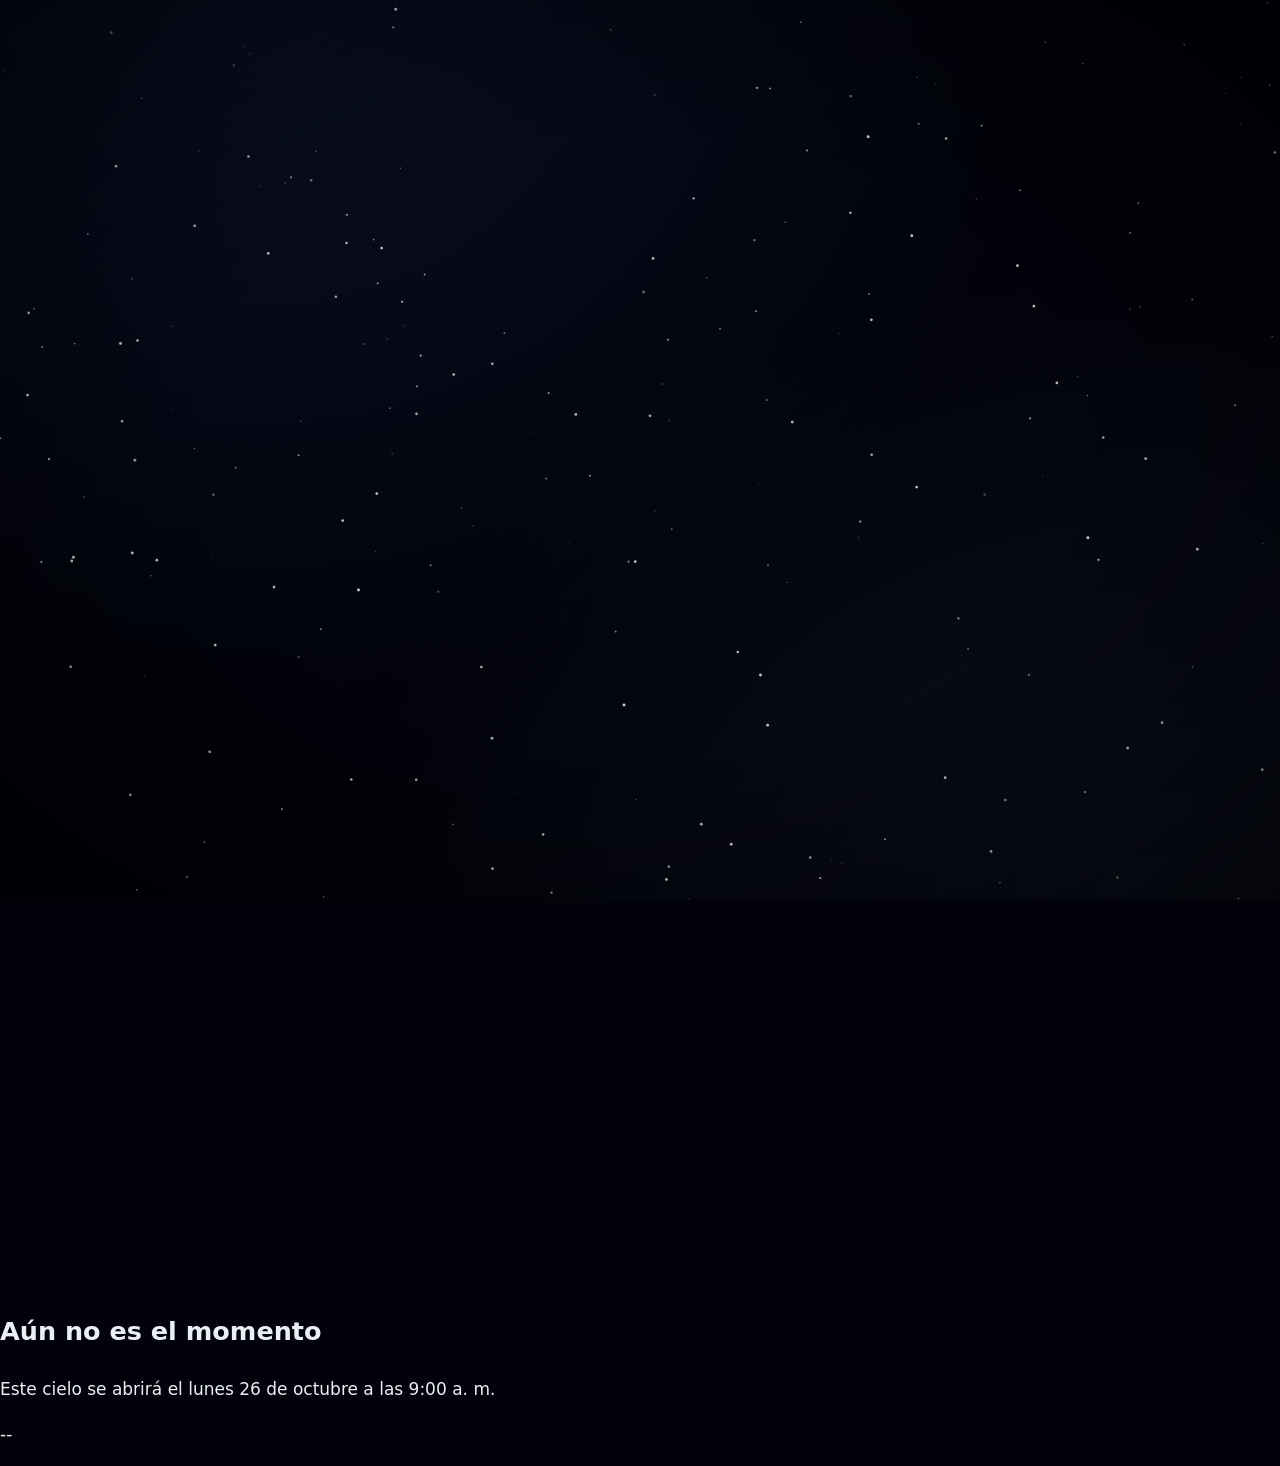
==== commit 197c6fe8: "Temporizador Added a lock screen section with countdown and message." ====
--- a/Proyecto Isa/index.html
+++ b/Proyecto Isa/index.html
@@ -9,13 +9,24 @@
   <link rel="preload" as="image" href="isa-artwork.png">
   <link rel="stylesheet" href="styles.css">
 </head>
-<body class="is-loading">
+<body class="is-loading is-locked">
   <canvas id="starfield" class="starfield" aria-hidden="true"></canvas>
   <div class="vignette" aria-hidden="true"></div>
 
+  <!-- PANTALLA DE ESPERA: se elimina sola al llegar la hora -->
+  <section id="lock-screen" class="lock" aria-labelledby="lock-title">
+    <div class="lock__inner">
+      <svg class="lock__star" viewBox="0 0 24 24" aria-hidden="true"><path d="M12 2v20M2 12h20M5 5l14 14M19 5L5 19" /></svg>
+      <h1 id="lock-title" class="lock__title">Aún no es el momento</h1>
+      <p class="lock__text">Este cielo se abrirá el lunes 26 de octubre a las 9:00 a.&nbsp;m.</p>
+      <p class="lock__countdown" id="lock-countdown" aria-hidden="true">--</p>
+      <noscript><p class="lock__text">Activa JavaScript para ver esta página cuando llegue la hora.</p></noscript>
+    </div>
+  </section>
+
   <a class="skip-link" href="#universo">Saltar al contenido</a>
 
-  <nav class="site-nav" aria-label="Secciones">
+  <nav class="site-nav" aria-label="Secciones" hidden>
     <ul>
       <li><a href="#portada">Inicio</a></li>
       <li><a href="#universo">Tu universo</a></li>
@@ -23,6 +34,8 @@
       <li><a href="#final">Mensaje</a></li>
     </ul>
   </nav>
+
+  <main id="contenido" hidden>
 
   <main>
     <!-- SECCIÓN 1: PORTADA -->
@@ -124,10 +137,10 @@
     </section>
   </main>
 
-  <footer class="site-footer">
+  <footer class="site-footer" hidden>
     <p>Hecho para Isa</p>
   </footer>
-
+    
   <script src="script.js"></script>
 </body>
 </html>
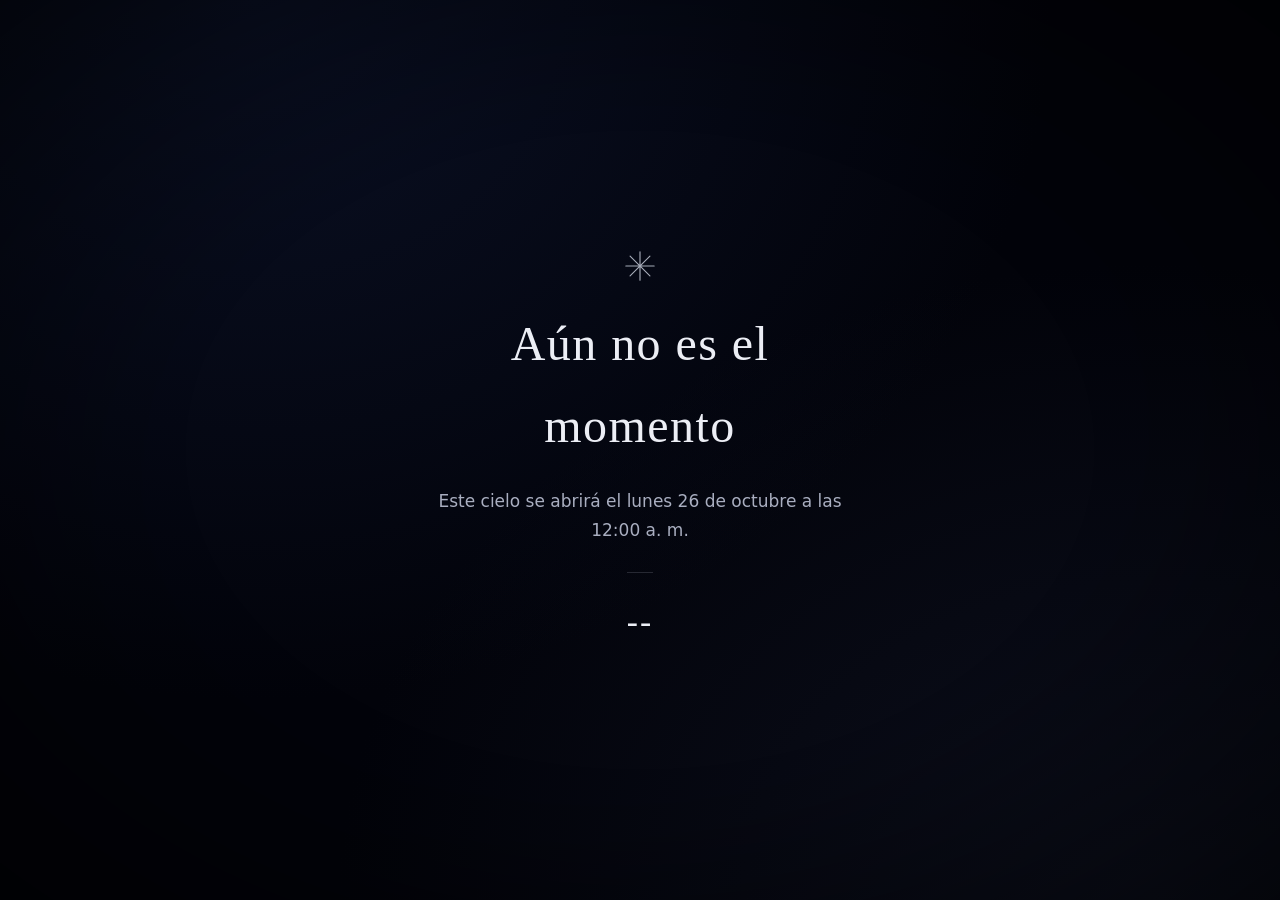
==== commit aeccce46: "Editado" ====
--- a/Proyecto Isa/index.html
+++ b/Proyecto Isa/index.html
@@ -18,7 +18,7 @@
     <div class="lock__inner">
       <svg class="lock__star" viewBox="0 0 24 24" aria-hidden="true"><path d="M12 2v20M2 12h20M5 5l14 14M19 5L5 19" /></svg>
       <h1 id="lock-title" class="lock__title">Aún no es el momento</h1>
-      <p class="lock__text">Este cielo se abrirá el lunes 26 de octubre a las 9:00 a.&nbsp;m.</p>
+      <p class="lock__text">Este cielo se abrirá el lunes 26 de octubre a las 12:00 a.&nbsp;m.</p>
       <p class="lock__countdown" id="lock-countdown" aria-hidden="true">--</p>
       <noscript><p class="lock__text">Activa JavaScript para ver esta página cuando llegue la hora.</p></noscript>
     </div>
@@ -65,28 +65,27 @@
       <div class="cards">
         <article class="card reveal">
           <svg class="card__icon" viewBox="0 0 24 24" aria-hidden="true"><path d="M12 2v20M2 12h20" /><circle cx="12" cy="12" r="3"/></svg>
-          <h3 class="card__title">[TÍTULO 1]</h3>
-          <p class="card__text">[DESCRIPCIÓN BREVE]</p>
-          <p class="card__ref">[GUSTO DE ISA]</p>
+          <h3 class="card__title">[Musíca]</h3>
+          <p class="card__text">[hora Ousi suena a ti.]</p>
+          <p class="card__ref">[Los mejores gustos]</p>
         </article>
         <article class="card reveal" style="--delay:.1s">
           <svg class="card__icon" viewBox="0 0 24 24" aria-hidden="true"><path d="M12 3l2.2 6.8H21l-5.5 4 2.1 6.7L12 16.5 6.4 20.5l2.1-6.7L3 9.8h6.8z"/></svg>
-          <h3 class="card__title">[TÍTULO 2]</h3>
-          <p class="card__text">[DESCRIPCIÓN BREVE]</p>
-          <p class="card__ref">[RECUERDO COMPARTIDO]</p>
+          <h3 class="card__title">[Recordatorio]</h3>
+          <p class="card__text">[Aun me debes algo, tu sabes que ]</p>
+          <p class="card__ref">[Sin afán]</p>
         </article>
         <article class="card reveal" style="--delay:.2s">
           <svg class="card__icon" viewBox="0 0 24 24" aria-hidden="true"><circle cx="12" cy="12" r="9"/><circle cx="12" cy="12" r="4"/><circle cx="12" cy="12" r=".6"/></svg>
-          <h3 class="card__title">[TÍTULO 3]</h3>
-          <p class="card__text">[DESCRIPCIÓN BREVE]</p>
-          <p class="card__ref">[DETALLE PERSONAL]</p>
+          <h3 class="card__title">[Perseverante]</h3>
+          <p class="card__text">[Cada que te caes te levantas mas fuerte]</p>
+          <p class="card__ref">[Igual a Mérida]</p>
         </article>
-        <!-- Cuarto bloque opcional: bórralo si solo quieres tres -->
         <article class="card reveal" style="--delay:.3s">
           <svg class="card__icon" viewBox="0 0 24 24" aria-hidden="true"><path d="M20 14.5A8.5 8.5 0 1 1 9.5 4a7 7 0 0 0 10.5 10.5z"/></svg>
-          <h3 class="card__title">[TÍTULO 4]</h3>
-          <p class="card__text">[DESCRIPCIÓN BREVE]</p>
-          <p class="card__ref">[GUSTO DE ISA]</p>
+          <h3 class="card__title">[Tu puedes!!!!]</h3>
+          <p class="card__text">[Hagas lo que hagas hoy, ya lo diste lo mejor de ti]</p>
+          <p class="card__ref">[Mi proxima medica]</p>
         </article>
       </div>
     </section>
@@ -99,7 +98,7 @@
         <p class="prose reveal">Todo lo que has estudiado, las noches largas y las veces que seguiste adelante ya forman parte de ti. Este examen es un paso más en un camino que es tuyo, y lo recorres a tu propio ritmo.</p>
         <p class="prose reveal">Respira, confía en lo que has construido y recuerda que tu valor no depende de una cifra ni de una hoja de respuestas. Pase lo que pase, tu esfuerzo ya es real.</p>
         <blockquote class="dedication reveal">
-          <p>[MENSAJE PERSONAL PARA ISA]</p>
+          <p>[Sé que lo vas a romper con todo.]</p>
         </blockquote>
       </div>
     </section>
@@ -107,7 +106,7 @@
     <!-- MÚSICA -->
     <section id="cancion" class="section section--song" aria-labelledby="titulo-cancion">
       <div class="song reveal">
-        <h2 id="titulo-cancion" class="song__title">Una canción para acompañar este momento</h2>
+        <h2 id="titulo-cancion" class="song__title">Tu canción para acompañar este momento</h2>
         <div class="song__player">
           <!-- Reproductor oficial de Spotify. Para cambiar la canción: Spotify > Compartir > Insertar y reemplaza el iframe. -->
           <iframe data-testid="embed-iframe" title="Reproductor de Spotify" style="border-radius:12px" src="https://open.spotify.com/embed/track/1ZdYFgk6ZA2xqCJS5eADGC?utm_source=generator&amp;si=57d3371d5a0946f5" width="100%" height="152" frameborder="0" allowfullscreen allow="autoplay; clipboard-write; encrypted-media; fullscreen; picture-in-picture" loading="lazy"></iframe>
@@ -129,7 +128,7 @@
             <circle cx="10" cy="60" r="2.2"/><circle cx="50" cy="30" r="2.6"/><circle cx="95" cy="45" r="2"/><circle cx="140" cy="15" r="3"/><circle cx="190" cy="35" r="2.2"/>
           </svg>
           <p class="final-message__text">Confío en ti, hoy y siempre. Ve con calma: el cielo estará aquí cuando regreses.</p>
-          <p class="final-message__dedication">[DEDICATORIA FINAL]</p>
+          <p class="final-message__dedication">[Algun dia seras mia...]</p>
         </div>
       </div>
 
--- a/Proyecto Isa/styles.css
+++ b/Proyecto Isa/styles.css
@@ -334,3 +334,33 @@
   }
   .starfield { transition: none; }
 }
+
+
+/* Pantalla de espera */
+.lock {
+  position: relative;
+  z-index: 3;
+  min-height: 100svh;
+  padding: 2rem 1.5rem;
+  display: flex;
+  align-items: center;
+  justify-content: center;
+  text-align: center;
+  transition: opacity 1.6s var(--ease);
+}
+.lock.is-leaving { opacity: 0; pointer-events: none; }
+.lock__inner { max-width: 28rem; display: flex; flex-direction: column; align-items: center; gap: 1.25rem; }
+.lock__star { width: 34px; height: 34px; fill: none; stroke: var(--silver); stroke-width: .8; stroke-linecap: round; opacity: .85; }
+.lock__title { font-family: var(--serif); font-weight: 400; font-size: clamp(2rem, 9vw, 3rem); margin: 0; letter-spacing: .03em; }
+.lock__text { color: var(--muted); margin: 0; }
+.lock__countdown {
+  margin: .5rem 0 0;
+  padding-top: 1.25rem;
+  border-top: 1px solid var(--line);
+  font-family: var(--serif);
+  font-size: clamp(1.5rem, 7vw, 2.1rem);
+  letter-spacing: .06em;
+  font-variant-numeric: tabular-nums;
+  color: var(--text);
+}
+[hidden] { display: none !important; }
